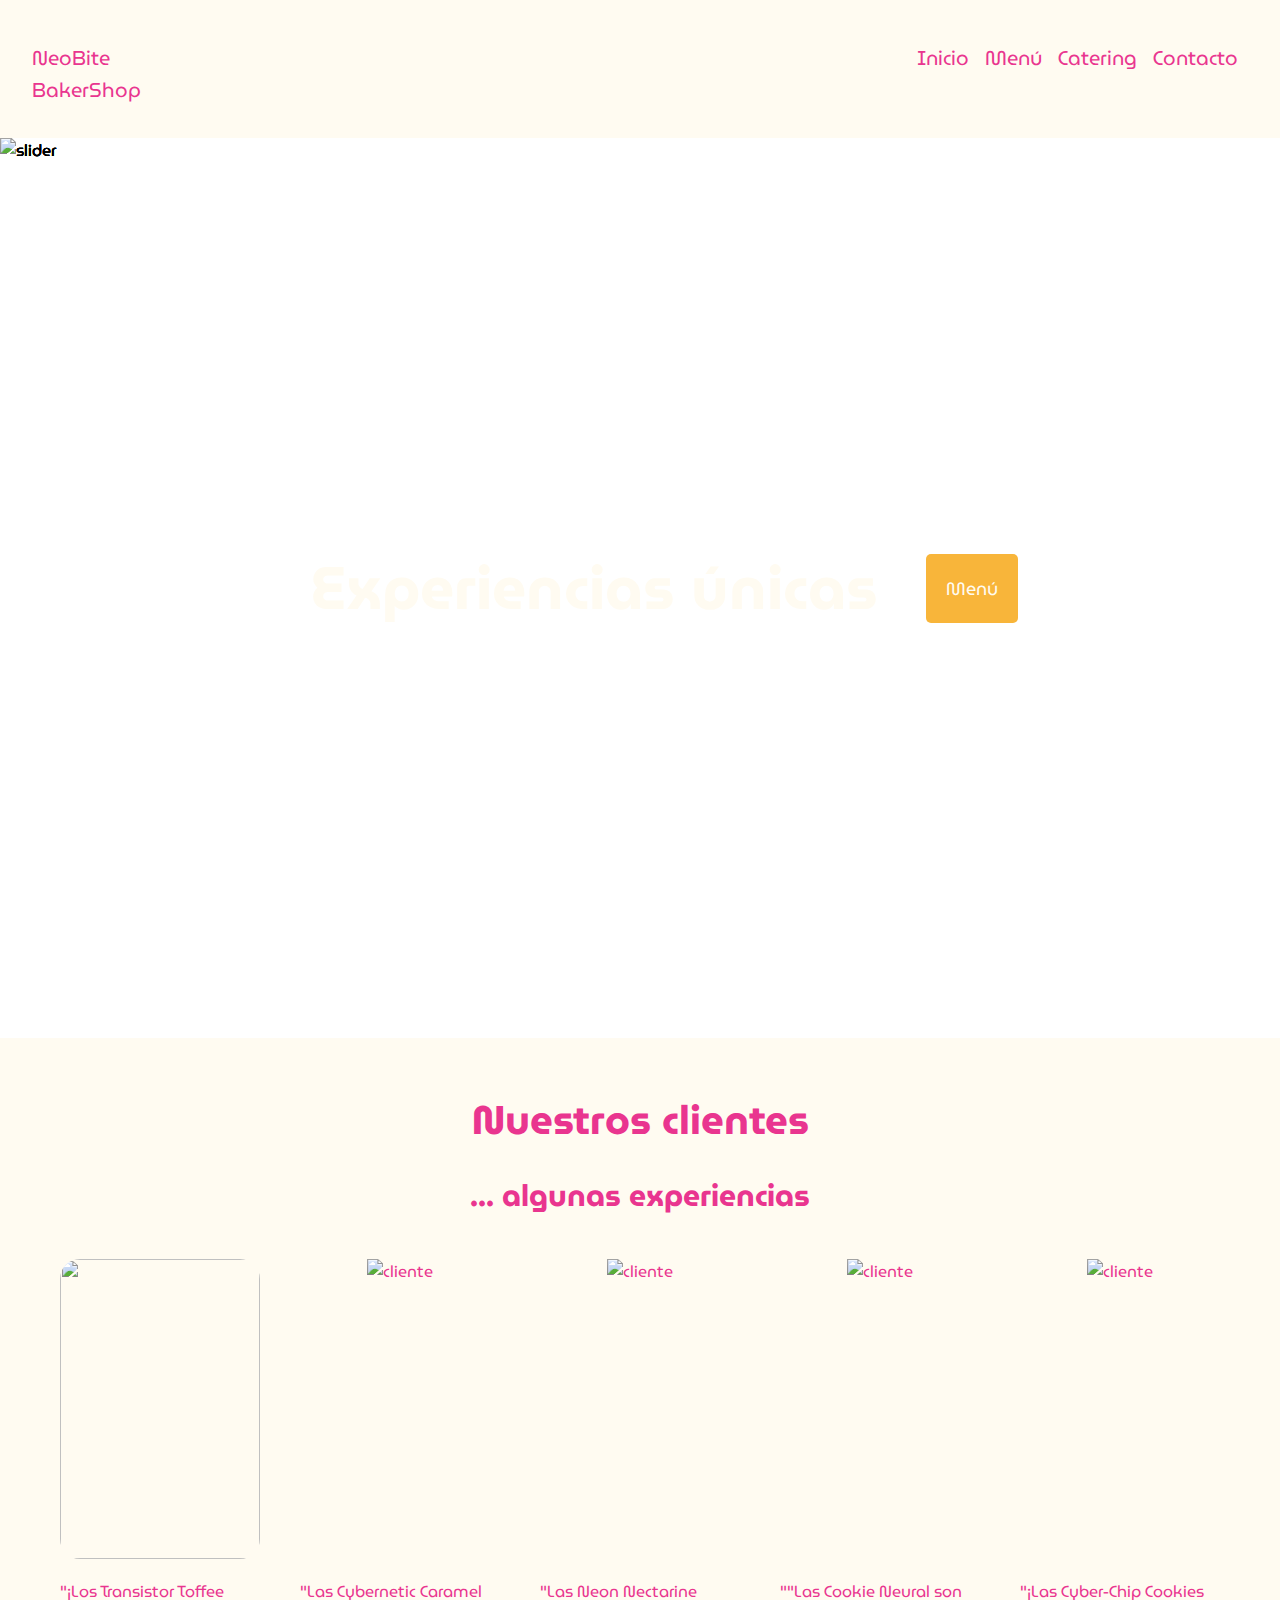
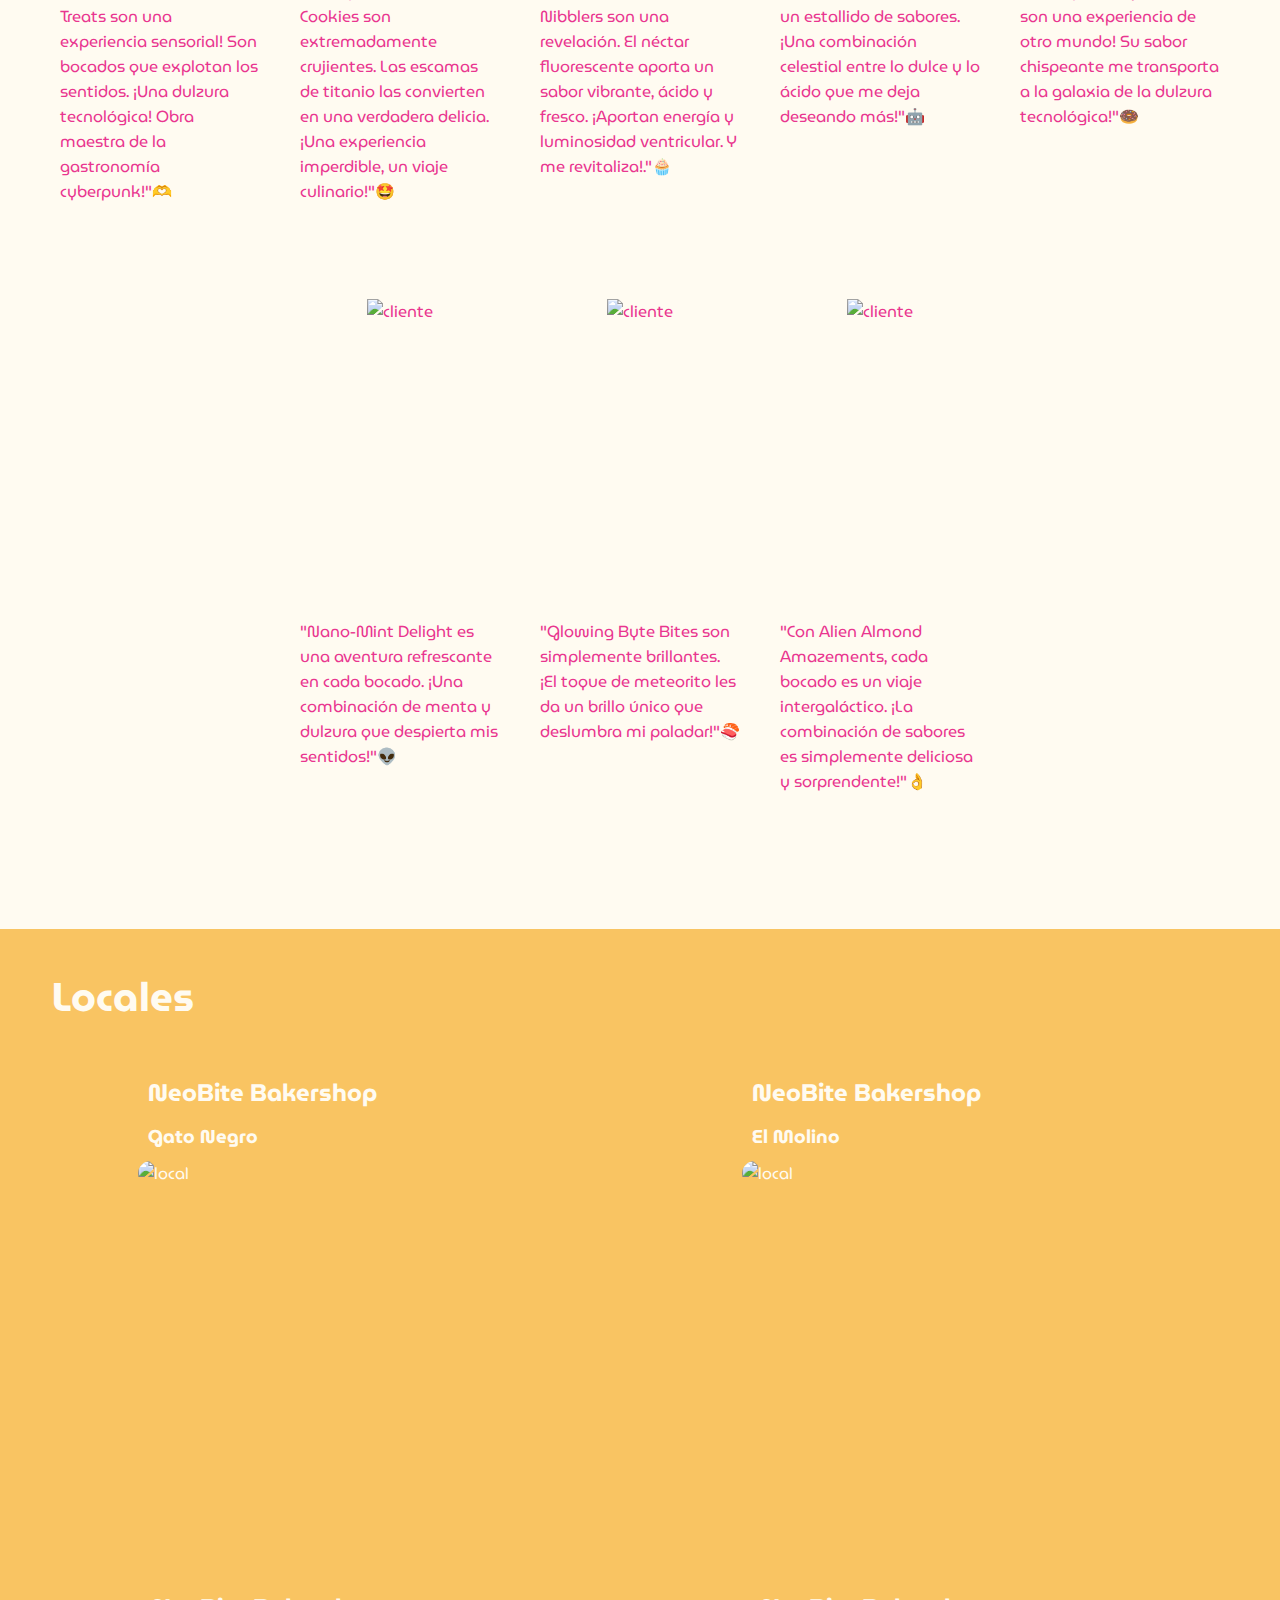
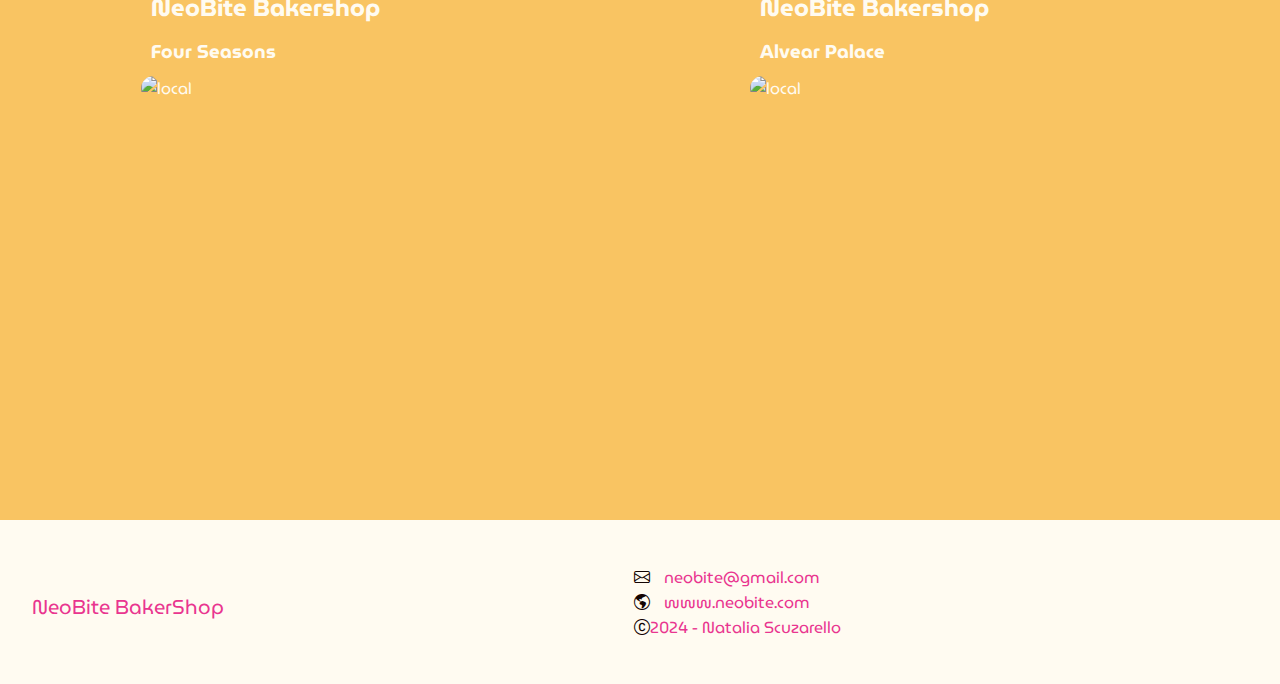
==== index.html @ fb4712eb "TPO NeoBite Fullstack Python CAC" ====
<!DOCTYPE html>
<html lang="en">
<!-- HEAD -->

<head>
    <meta charset="UTF-8">
    <meta name="viewport" content="width=device-width, initial-scale=1.0">

    <!-- boostrap icon -->
    <link rel="stylesheet" href="https://cdn.jsdelivr.net/npm/bootstrap-icons@1.11.3/font/bootstrap-icons.min.css">

    <!-- link css -->
    <link rel="stylesheet" href="/css/style.css">

    <!-- favicon -->
    <link rel="icon" href="/images/favicon.ico">

    <!-- google fonts -->
    <link rel="preconnect" href="https://fonts.googleapis.com">
    <link rel="preconnect" href="https://fonts.gstatic.com" crossorigin>
    <link href="https://fonts.googleapis.com/css2?family=MuseoModerno:ital,wght@0,100..900;1,100..900&display=swap"
        rel="stylesheet">

    <!--Titulo  -->
    <title>HOME – NEOBITE</title>
</head>
<!-- BODY -->

<body>
    <!-- HEADER -->
    <header>
        <!-- GIF -->
        <div class="container-logo-span">
            <img class="logo" src="/images/icons/AstroBite.gif" alt="" height="70"><span class="logo-span">NeoBite
                BakerShop</span>
        </div>
        <button id="abrir" class="abrir-menu"><i class="bi-list"></i></button>
        <!-- barra navegacion -->
        <nav class="nav" id="nav">
            <button id="cerrar" class="cerrar-menu"><i class="bi bi-x"></i></button>
            <ul class="nav-list">
                <li><a href="/index.html">Inicio</a></li>
                <li><a href="/templates/Menú.html">Menú</a></li>
                <li><a href="/templates/Catering.html">Catering</a></li>
                <li><a href="/templates/Contacto.html">Contacto</a></li> 
            </ul>
        </nav>
    </header>

    <!-- MAIN -->
    <main>
        <section>
            <!-- slider background -->
            <div class="container-imag-background">
                <img class="c-b-i" src="/images/footage/inicio_slider/inicio_slider1.jpg" alt="slider">
                <img class="c-b-i" src="/images/footage/inicio_slider/inicio_slider2.jpg" alt="slider">
                <img class="c-b-i" src="/images/footage/inicio_slider/inicio_slider3.jpg" alt="slider">
                <img class="c-b-i" src="/images/footage/inicio_slider/inicio_slider4.jpg" alt="slider">
                <h1 class="heading">Experiencias únicas</h1>

                <!-- Contenedor del botón "Menú" -->
                <div class="menu-button-container">
                    <a href="/templates/Menú.html" class="menu-button">Menú</a>
                </div>
            </div>
        </section>

        <!-- Nuestros Clientes -->
        <section id="nuest-clientes">
            <!-- titulo -->
            <h2 class="nuest-clientes">Nuestros clientes</h2>
            <h3 class="nuest-clientes">... algunas experiencias</h3>

            <div class="contai">

                <!-- cliente 1 -->
                <div class="cliente-item">
                    <div class="client-img">
                        <img src="/images/footage/walles/walle.jpg" alt="" class="clie-item-img">
                        <div class="clie-item-detail">
                            <p class="clie-item-detail-title">ZARO CYBER 8</p>
                            <p class="clie-item-detail-subtitle">Transistor Toffee Treats</p>
                        </div>
                    </div>
                    <div class="testimonio">
                        <p>"¡Los Transistor Toffee Treats son una experiencia sensorial! Son bocados que explotan los
                            sentidos. ¡Una dulzura tecnológica! Obra maestra de la gastronomía cyberpunk!"🫶</p>
                    </div>
                </div>

                <!-- cliente 2 -->
                <div class="cliente-item">
                    <div class="client-img">
                        <img src="/images/footage/walles/walle1.jpg" alt="cliente" class="clie-item-img">
                        <div class="clie-item-detail">
                            <p class="clie-item-detail-title">NEO BYTE</p>
                            <p class="clie-item-detail-subtitle">Cyber Caramel Cookies</p>
                        </div>
                    </div>
                    <div class="testimonio">
                        <p>"Las Cybernetic Caramel Cookies son extremadamente crujientes. Las escamas de titanio las
                            convierten en una verdadera delicia. ¡Una experiencia imperdible, un viaje culinario!"🤩</p>
                    </div>
                </div>

                <!-- cliente 3 -->
                <div class="cliente-item">
                    <div class="client-img">
                        <img src="/images/footage/walles/walle2.jpg" alt="cliente" class="clie-item-img">
                        <div class="clie-item-detail">
                            <p class="clie-item-detail-title">DATA DIVA</p>
                            <p class="clie-item-detail-subtitle">Neon Nectarine Nibbles</p>
                        </div>
                    </div>
                    <div class="testimonio">
                        <p>"Las Neon Nectarine Nibblers son una revelación. El néctar fluorescente aporta
                            un sabor vibrante, ácido y fresco. ¡Aportan energía y luminosidad ventricular. Y me
                            revitaliza!."🧁</p>
                    </div>
                </div>

                <!-- cliente 4 -->
                <div class="cliente-item">
                    <div class="client-img">
                        <img src="/images/footage/walles/walle3.jpg" alt="cliente" class="clie-item-img">
                        <div class="clie-item-detail">
                            <p class="clie-item-detail-title">AURORO</p>
                            <p class="clie-item-detail-subtitle">Neural Cookies</p>
                        </div>
                    </div>
                    <div class="testimonio">
                        <p>""Las Cookie Neural son un estallido de sabores. ¡Una combinación celestial entre lo dulce y
                            lo ácido que me deja deseando más!"🤖</p>
                    </div>
                </div>

                <!-- cliente 5 -->
                <div class="cliente-item">
                    <div class="client-img">
                        <img src="/images/footage/walles/walle4.jpg" alt="cliente" class="clie-item-img">
                        <div class="clie-item-detail">
                            <p class="clie-item-detail-title">CODE 6</p>
                            <p class="clie-item-detail-subtitle">Cyber-Chips</p>
                        </div>
                    </div>
                    <div class="testimonio">
                        <p>"¡Las Cyber-Chip Cookies son una experiencia de otro mundo! Su sabor chispeante me transporta
                            a la galaxia de la dulzura tecnológica!"🍩</p>
                    </div>
                </div>

                <!-- cliente 6 -->
                <div class="cliente-item">
                    <div class="client-img">
                        <img src="/images/footage/walles/walle5.jpg" alt="cliente" class="clie-item-img">
                        <div class="clie-item-detail">
                            <p class="clie-item-detail-title">VIRTUAL- B3</p>
                            <p class="clie-item-detail-subtitle">Nano-Mint</p>
                        </div>
                    </div>
                    <div class="testimonio">
                        <p>"Nano-Mint Delight es una aventura refrescante en cada bocado. ¡Una combinación de menta y
                            dulzura que despierta mis sentidos!"👽</p>
                    </div>
                </div>

                <!-- cliente 7 -->
                <div class="cliente-item">
                    <div class="client-img">
                        <img src="/images/footage/walles/walle6.jpg" alt="cliente" class="clie-item-img">
                        <div class="clie-item-detail">
                            <p class="clie-item-detail-title">SW33T BOT</p>
                            <p class="clie-item-detail-subtitle">Glowing Byte</p>
                        </div>
                    </div>
                    <div class="testimonio">
                        <p>"Glowing Byte Bites son simplemente brillantes. ¡El toque de meteorito les da un brillo único
                            que deslumbra mi paladar!"🍣</p>
                    </div>
                </div>

                <!-- cliente 8 -->
                <div class="cliente-item">
                    <div class="client-img">
                        <img src="/images/footage/walles/walle8.jpg" alt="cliente" class="clie-item-img">
                        <div class="clie-item-detail">
                            <p class="clie-item-detail-title">ASTRAL 21</p>
                            <p class="clie-item-detail-subtitle">Alien Almond Amazements</p>
                        </div>
                    </div>
                    <div class="testimonio">
                        <p>"Con Alien Almond Amazements, cada bocado es un viaje intergaláctico. ¡La combinación de
                            sabores es simplemente deliciosa y sorprendente!"👌</p>
                    </div>
                </div>

            </div>
        </section>

        <!-- Locales contenedor -->
        <section class="section-loc">
            <h1>Locales</h1>
            <br>
            <div class="locales-contenedor">

                <div class="mapa">
                    <h2>NeoBite Bakershop</h2>
                    <h3>Gato Negro</h3>
                    <img class="imag-mapa" src="/images/footage/locales/inicio_local1.jpg" alt="local" width="400">
                    <iframe
                        src="https://www.google.com/maps/embed?pb=!1m18!1m12!1m3!1d1138.9205217959416!2d-58.39076796826919!3d-34.604691213107294!2m3!1f0!2f0!3f0!3m2!1i1024!2i768!4f13.1!3m3!1m2!1s0x95bccac168638181%3A0xbf85da27fe23193b!2sEl%20Gato%20Negro!5e0!3m2!1ses-419!2sar!4v1714668180121!5m2!1ses-419!2sar"
                        width="400" height="300" style="border:0;" allowfullscreen="" loading="lazy"
                        referrerpolicy="no-referrer-when-downgrade"></iframe>
                </div>

                <div class="mapa">
                    <h2>NeoBite Bakershop</h2>
                    <h3>El Molino</h3>
                    <img class="imag-mapa" src="/images/footage/locales/inicio_local2.jpg" alt="local" width="400">
                    <iframe
                        src="https://www.google.com/maps/embed?pb=!1m18!1m12!1m3!1d3283.824406532705!2d-58.391522174999004!3d-34.608601467555765!2m3!1f0!2f0!3f0!3m2!1i1024!2i768!4f13.1!3m3!1m2!1s0x95bccac2e6793b45%3A0xa711705f704e61fb!2sConfiter%C3%ADa%20del%20Molino!5e0!3m2!1ses-419!2sar!4v1714668148189!5m2!1ses-419!2sar"
                        width="400" height="300" style="border:0;" allowfullscreen="" loading="lazy"
                        referrerpolicy="no-referrer-when-downgrade"></iframe>
                </div>

                <div class="mapa">
                    <h2>NeoBite Bakershop</h2>
                    <h3>Four Seasons</h3>
                    <img class="imag-mapa" src="/images/footage/locales/inicio_local3.jpg" alt="local" width="400">
                    <iframe
                        src="https://www.google.com/maps/embed?pb=!1m18!1m12!1m3!1d2249.1511530819826!2d-58.38343875054572!3d-34.59132762007467!2m3!1f0!2f0!3f0!3m2!1i1024!2i768!4f13.1!3m3!1m2!1s0x95bccab07d3aa637%3A0xaf234d55e7f8d7ef!2sFour%20Seasons%20Hotel%20Buenos%20Aires!5e0!3m2!1ses-419!2sar!4v1714746678716!5m2!1ses-419!2sar"
                        width="400" height="300" style="border:0;" allowfullscreen="" loading="lazy"
                        referrerpolicy="no-referrer-when-downgrade"></iframe>
                </div>

                <div class="mapa">
                    <h2>NeoBite Bakershop</h2>
                    <h3>Alvear Palace</h3>
                    <img class="imag-mapa" src="/images/footage/locales/inicio_local4.jpg" alt="local" width="400">
                    <iframe
                        src="https://www.google.com/maps/embed?pb=!1m18!1m12!1m3!1d6485.377399886222!2d-58.39548705922214!3d-34.589481272029985!2m3!1f0!2f0!3f0!3m2!1i1024!2i768!4f13.1!3m3!1m2!1s0x95bccaa37c9450ad%3A0x9cdf7e292ed4c101!2sAlvear%20Palace%20Hotel!5e0!3m2!1ses-419!2sar!4v1714746405545!5m2!1ses-419!2sar"
                        width="400" height="300" style="border:0;" allowfullscreen="" loading="lazy"
                        referrerpolicy="no-referrer-when-downgrade"></iframe>
                </div>
            </div>
        </section>
    </main>
    <!-- Footer -->
    <footer>
        <div class="container-logo-span-footer">
            <img class="logo-footer" src="/images/icons/AstroBite.gif" alt="" height="70"><span class="logo-span-footer">NeoBite BakerShop</span>
            <div class="contacto">
                <ul>
                    <li><i class="bi bi-envelope"></i>
                        <a href="mailto:neobite@gmail.com">neobite@gmail.com</a></li>
                    <li><i class="bi bi-globe-americas"></i>
                        <a href="">www.neobite.com</a></li>
                    <li><i class="bi bi-c-circle"></i><span>2024 - Natalia Scuzarello</span></li>                
                </ul>
            </div>
        </div>
    </footer>
    <script src="/js/main.js"></script>
</body>
</html>
---- css/style.css ----
:root {
    --primary-color: #F8B53A;
    --secondary-color: #E9358F;
    --third-color: #35E9E9;
    --forth-color: #94D1DB;
    --fiveth-color: #F9C8D3;
    --bg-color: #FFFBF1;
    --bg-color-yellow: #F9C462;
    --bg-black-color: #130402;
}

* {
    margin: 0px;
    padding: 0px;
    box-sizing: border-box;
    font-family: "MuseoModerno", sans-serif;
}


/* Scrollbar */
::-webkit-scrollbar {
    width: 18px;
}

::-webkit-scrollbar-thumb {
    background-color: var(--secondary-color);
    border-radius: 5px;
}

::-webkit-scrollbar-track {
    background-color: #FFFBF1;
}


/* Queries */

@media screen and (min-width:1024) {
    h2 {
        font-size: 4vw;
    }

    h3 {
        font-size: 3vw;
    }

}

@media screen and (min-width: 768px) and (max-width: 1023px) {
    h2 {
        font-size: 4vw;
    }

    h3 {
        font-size: 3vw;
    }
}


@media screen and (max-width: 767px) {
    h2 {
        font-size: 4vw;
    }

    h3 {
        font-size: 3vw;
    }
}


/* Logo nav */
header {
    display: flex;
    align-items: flex-start;
    justify-content: space-between;
    padding: 2rem;
    background-color: var(--bg-color);
    position: relative;
}

.container-logo-span {
    display: flex;
    justify-content: space-between;
    align-items: center;
    color: var(--secondary-color);
    justify-content: left;
}

.logo {
    max-width: 5rem;
    align-items: flex-start;
}

.logo-span {
    font-size: 20px;
    font-weight: 500px;
    margin-top: 10px;
}

.bi-list {
    font-size: 2.25rem;
}

.bi-x {
    font-size: 2.25rem;
    padding-right: 40px;
}

/* el problema esta aca */
.nav {
    /* position: absolute; */
    top: 100%;
    left: 0;
    width: 100%;
    padding: 10px;
    box-sizing: border-box;
    /* display: none; */
    height: 100%;
}

.nav-list {
    display: flex;
    justify-content: flex-end;
    list-style-type: none;
    gap: 1rem;
}

.nav-list li a {
    text-decoration: none;
    color: var(--secondary-color);
    font-size: 20px;
    text-align: right;
}

/* otra idea maravillosa que no funcionó pero
quedé bien igual (digamos) */

nav-list li a:visited{
    color: var(--bg-color);
}
.nav-list li a:hover{
    color: var(--third-color);
}

nav-list li a.active {
    color: var(--fiveth-color);

}

.abrir-menu,
.cerrar-menu {
    display: none;
}

.abrir-menu,
.cerrar-menu {
    border: 0;
    font-size: 1.25 rem;
    background-color: var(--bg-color);
    cursor: pointer;
}

@media screen and (max-width: 600px) {

    .abrir-menu,
    .cerrar-menu {
        display: block;
        border: 0;
        font-size: 1.25rem;
        background-color: transparent;
        cursor: pointer;
    }

    .abrir-menu {
        color: var(--primary-color);
        background-color: var(--bg-color);
    }

    .cerrar-menu {
        color: var(--secondary-color);
    }

    .nav {
        opacity: 0;
        visibility: hidden;
        display: flex;
        flex-direction: row;
        align-items: center;
        gap: 1rem;
        position: absolute;
        top: 0;
        right: 0;
        background-color: var(--primary-color);
        padding: 2rem;
        box-shadow: 0 0 0 100vmax rgba(0, 0, 0, 0.05);
    }

    .nav.visible {
        opacity: 1;
        visibility: visible;
    }

    .nav-list {
        display: flex;
        justify-content: flex-end;
        list-style-type: none;
        flex-direction: row;
        align-items: center;
        /* align-items: end; */
        gap: 1rem;

    }

    .nav-list li a {
        text-decoration: none;
        color: var(--secondary-color);
    }
}

/* Slider background  */
.container-imag-background {
    height: 100vh;
    width: 100%;
    position: relative;
    display: flex;
    justify-content: center;
    align-items: center;
}

@keyframes fade {
    0% {
        opacity: 1;
    }

    25% {
        opacity: 0;
    }

    50% {
        opacity: 0;
    }

    75% {
        opacity: 0;
    }

    100% {
        opacity: 1;
    }
}

/* clase de la imagen del background slider */
.c-b-i {
    width: 100%;
    height: 100%;
    object-fit: cover;
    -o-object-fit: cover;
    position: absolute;
    /* top:0; */
    left: 0;
    animation: fade 12s ease-in-out infinite alternate;
}

img:nth-of-type(1) {
    animation-delay: 0s;
}

img:nth-of-type(2) {
    animation-delay: 3s
}

img:nth-of-type(3) {
    animation-delay: 6s;
}

img:nth-of-type(4) {
    animation-delay: 9s;
}


@keyframes changeColor {
    0% {
        color: var(--primary-color)
    }

    20% {
        color: var(--bg-color);
    }

    40% {
        color: var(--forth-color);
    }

    60% {
        color: var(--fiveth-color);
    }

    80% {
        color: var(--bg-color);
    }

    100% {
        color: var(--third-color);
    }
}

.heading {
    font-size: 60px;
    color: var(--bg-color);
    position: relative;
    padding: 3rem;
    z-index: 100;
    animation: changeColor 12s infinite;
}


.menu-button-container {
    display: flex;
    justify-content: center;
    gap: 2rem;
}

.menu-button {
    background-color: #F8B53A;
    color: var(--bg-color);
    padding: 20px 20px;
    font-size: 18px;
    border: none;
    border-radius: 5px;
    cursor: pointer;
    z-index: 300;
}

.menu-button-container a {
    text-decoration: none;
}

/* boton descargar */

.menu-button-descargar {
    display: flex;
    justify-content: center;
    align-items: center;
    background-color: #F8B53A;
    color: var(--bg-color);
    padding: 20px 20px;
    font-size: 18px;
    border: none;
    border-radius: 5px;
    cursor: pointer;
    max-width: 200px;
    z-index: 300;
    margin: auto;
}

h1 {
    transform: scale(1);
    transition: transform 0.3s ease;
}

/* todo muy lindo pero no logré q se desplace hacia la derecha */
h1:hover {
    transform: scaleX(1.1); 
}


/* mapas locales  */

.section-loc {
    background-color: var(--bg-color-yellow);
    padding: 36px;
    color: var(--bg-color);
}

.section-loc h1 {
    font-size: 40px;
    margin-left: 1rem;
}

.locales-contenedor {
    display: flex;
    /* justify-content: center; */
    justify-content: space-around;
    flex-wrap: wrap;
    align-items: flex-start;

}

.locales-contenedor h2,
h3 {
    margin: 10px;
}

.mapa {
    width: 400px;
    margin: 10px 10px;
    margin-bottom: 20px;
}

.mapa:last-child {
    margin-right: 0;
    border-radius: 20px;
}

.mapa iframe {
    width: 100%;
    border-radius: 20px;

}

.imag-mapa {
    margin-bottom: 14%;
    border-radius: 20px;
}

@media only screen and (max-width: 600px) {
    .locales-contenedor {
        flex-direction: column;
        align-items: center;
    }
}

h3 {
    font-family: "MuseoModerno", sans-serif;
}

/* Footer */
footer {
    display: flex;
    align-items: flex-start;
    justify-content: space-between;
    padding: 2rem;
    gap: 2rem;
    background-color: var(--bg-color);
    position: relative;
    overflow: auto;
}

.container-logo-span-footer {
    display: flex;
    justify-content: space-between;
    align-items: center;
    color: var(--secondary-color);
    min-height: 100px;
    width: 100%;

}

.logo-footer {
    max-width: 5rem;
}

.logo-span-footer {
    font-size: 20px;
    font-weight: 500px;
    margin-top: 10px;
}


.contacto {
    margin: auto;
    display: flex;
    text-decoration: none;
    align-items: center;
    /* justify-content: end;*/
}

.contacto ul {
    list-style: none;
    margin-left: 2px;
    align-items: end;
}

.contacto a {
    color: var(--secondary-color);
    padding: 10px;
    text-decoration: none;
    justify-content: end;
}

.bi-envelope,
.bi-globe-americas,
.bi-c-circle {
    color: var(--bg-black-color);
    font-weight: 400;
}


/* formulario contacto */

#datos {
    display: flex;
    flex-wrap: wrap;
    padding: 2rem;
    align-items: center;
}

#datos .form-control {
    display: flex;
    align-items: center;
    margin-right: 10px;
    margin-bottom: 20px;
}

#datos .form-control label {
    margin-right: 15px;
    width: 200px;
    text-align: right;
}

#datos .form-control input,
#datos .form-control select {
    flex: 1;
    padding: 4px;
    color: var(--secondary-color);
}

#datos .form-control input[type="date"] {
    color: var(--secondary-color);
    width: 183px;
}

#datos .form-control select {
    flex: 1;
    padding: 4px;
}

#datos input::placeholder {
    color: var(--secondary-color);
    padding-left: 5px;
}

#prefe-contacto select {
    flex: 1;
    margin: 0;
}

#form-wrapper {
    background-color: var(--bg-color);
    padding: 2rem;
}

#form-wrapper h3 {
    color: var(--secondary-color);
    text-align: center;
    font-size: 40px;
}


#form-wrapper h4 {
    color: var(--primary-color);
    font-weight: 500;
    font-size: 35px;
    text-align: center;
}

.form-control {
    color: var(--secondary-color);
    font-weight: 400;
}


#mensaje {
    color: var(--secondary-color);
}

.form-control-textarea-container{
    display: flex;
    flex-direction: column;
    color: var(--secondary-color);
    background-color: var(--bg-color);
    align-items: center;      
}

.form-control textarea::placeholder {
    color: var(--secondary-color);
    padding-left: 5px;
    margin-top: 10px;
}

.form-control-boton-enviar [type=submit] {
    background-color: var(--primary-color);
    color: var(--bg-color);
    padding: 10px 10px;
    border: none;
    border-radius: 5px;
    cursor: pointer;
    font-weight: 500;
    font-size: 16px;
}

.boton-enviar {
    margin-left: 10px;
    color: var(--secondary-color);
    padding-bottom: 70px;
}

textarea::placeholder {
    color: var(--secondary-color);
    padding-left: 4px;
}


.emoticon h4 {
    background-color: var(--bg-color);
    color: var(--secondary-color);
    text-align: center;
    font-size: 20px;        
}

.emoticon h4::after {
    content: '👇'; 
}

.formulario-section {
    display: flex;
    width: 100%;
    max-width: 600px;
    justify-content: center;
    align-items: center;
    background-color: var(--bg-color);
    color: var(--secondary-color);
}

/* esto del gracias x contactarnos despues de enviar el form no funciona  */
.oculto{
    display: none;
}

/* Catering */

.catering-container {
    background-color: var(--bg-color);
    padding: 50px;
    display: flex;
    justify-content: space-around;
    max-height: calc(100%-400px);
    height: 100%;
    gap: 3rem;
}

.catering-presupuesto {
    flex: 1;
    text-align: left;
    padding: 3rem;
    margin-bottom: 10px;
    padding-top: 10px;
    padding-bottom: 10px;
    max-height: calc(100%-400px);
    height: 100%;
}

.catering-image {
    flex: 1;
}

.catering-presupuesto h3 {
    color: var(--secondary-color);
    font-size: 30px;
    text-align: center;
    padding-top: 10px;
    padding-bottom: 10px;
}

.catering-presupuesto h4 {
    color: var(--primary-color);
    font-size: 20px;
    text-align: center;
    padding-top: 10px;
    padding-bottom: 60px;
}

.catering-presupuesto a {
    color: var(--bg-color);
    text-decoration: none;
    font-size: 18px;
    text-align: center;
    padding-top: 10px;
    margin-top: 20px;
}

/* Menú */

#menu-dulce {
    display: flex;
    justify-content: center;
    flex-wrap: wrap;
    background-color: var(--bg-color-yellow);
    padding-top: 60px;
    padding-bottom: 60px;
}

.torta {
    text-align: left;
    margin: 20px;
    max-width: 200px;
}

.imagenes-menu {
    max-width: 100%;
}

.titulo-torta,
.descrip-torta {
    margin-top: 10px;
    margin-left: 10px;
    color: #FFFBF1;
}

.tarta {
    text-align: left;
    margin: 20px;
    max-width: 200px;
}

.imagen-contenedor {
    width: fit-content;
}

.imagen-contenedor img {
    transition: transform 0.3s ease;
}

.imagen-contenedor:hover img {
    transform: scale(1.2);
    cursor: pointer;
}


/* CLIENTES */
#nuest-clientes {
    text-align: center;
    background-color: var(--bg-color);
    padding: 10px;
}

#nuest-clientes h2 {
    margin-top: 40px;
    font-size: 40px;
    text-align: center;
    gap: 2rem;
    color: var(--secondary-color);
}

#nuest-clientes h3 {
    font-size: 30px;
    text-align: center;
    padding: 10px;
    color: var(--secondary-color);
    margin-bottom: 10px;
}

#nuest-clientes h2:hover,
h3:hover {
    transform: scale(1.4);
    cursor: pointer;
}

.contai {
    display: flex;
    justify-content: center;
    flex-wrap: wrap;
    color: var(--secondary-color);
}


.client-img {
    border-radius: 20px;
    overflow: hidden;
    position: relative;
    /* display: inline-block; */
    width: 200px;
    height: 300px;
    margin: 20px;
    cursor: pointer;
    transition: all 450ms;
    -webkit-transform-origin: center left;
    transform-origin: center left;
}

.clie-item-img {
    width: 200px;
    height: 300px;
    object-fit: cover;
}

.client-img:hover::before {
    content: "";
    position: absolute;
    top: 0;
    left: 0;
    width: 100%;
    height: 100%;
    background-color: rgba(238, 213, 70, 0.3);
    transition: opacity 0.3s ease;
}

.clie-item-detail {
    position: absolute;
    bottom: 0;
    left: 0;
    width: 100%;
    padding: 20px;
    color: var(--bg-color);
    text-align: center;
    opacity: 0;
    transition: bottom 0.3s ease;
    opacity: 0;
}



.client-img:hover .clie-item-detail {
    bottom: 0;
    opacity: 1;
}

.testimonio p {
    flex: 1;
    width: 200px;
    height: 300px;
    margin-top: 20px;
    margin-left: 20px;
    text-align: left;
}

.clie-item-detail-title p {
    font-size: 18px;
}

.clie-item-detail-title::after {
    font-size: 18px;
    content: '😊';
}

/* ------UNA IDEA MUY LINDA PERO QUE NO FUNCIONO---- */

/* .clie-item-detail-title::after {
    font-size: 18px;
    content: var(--emoticon);
}

:root {
    --emoticon-list: '😊', '😋', '😍', '😎', '🥳', '😄'; 
    --random-index: calc(random() * 6); 
    --emoticon: var(--emoticon-list) var(--random-index); 
} */

.clie-item-detail-title-subtitle p {
    font-size: 10px;
    font-weight: 300;
}

.clie-item-detail-subtitle::after {
    content: '❤️❤️';
}
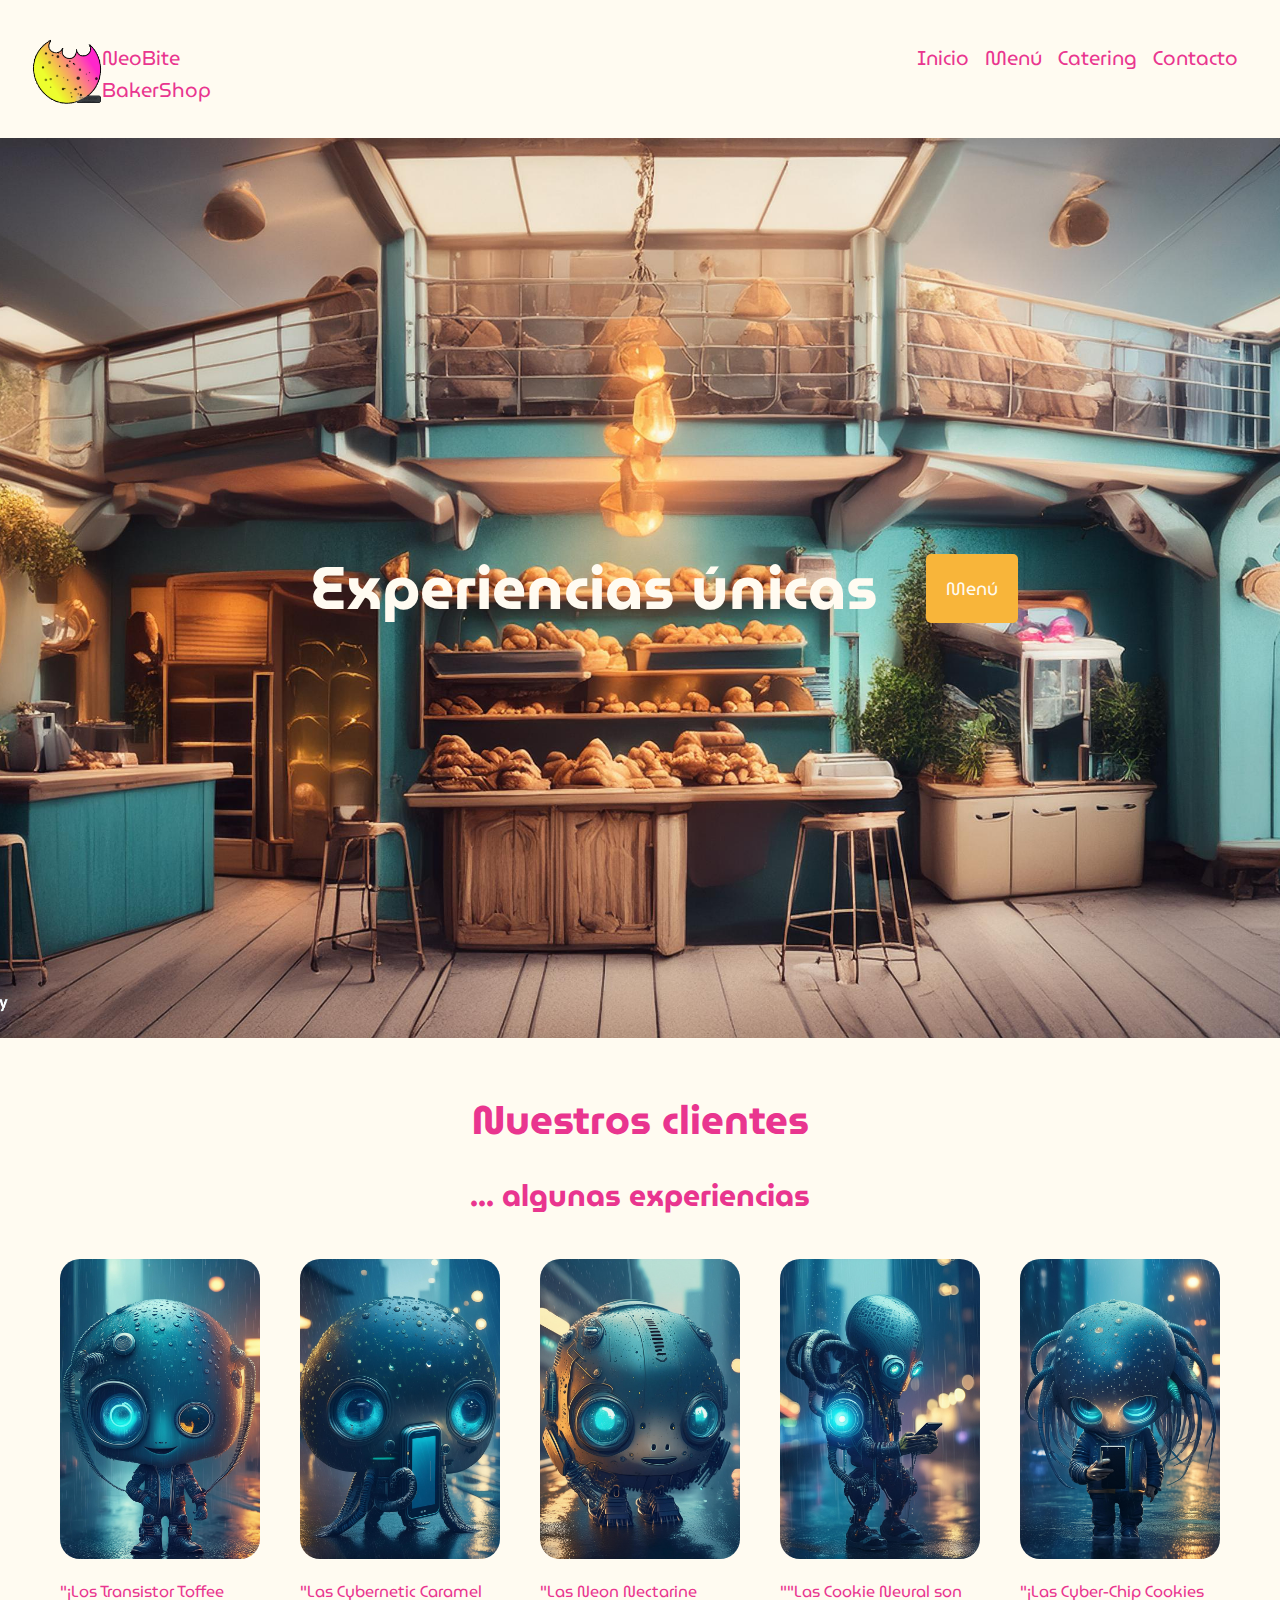
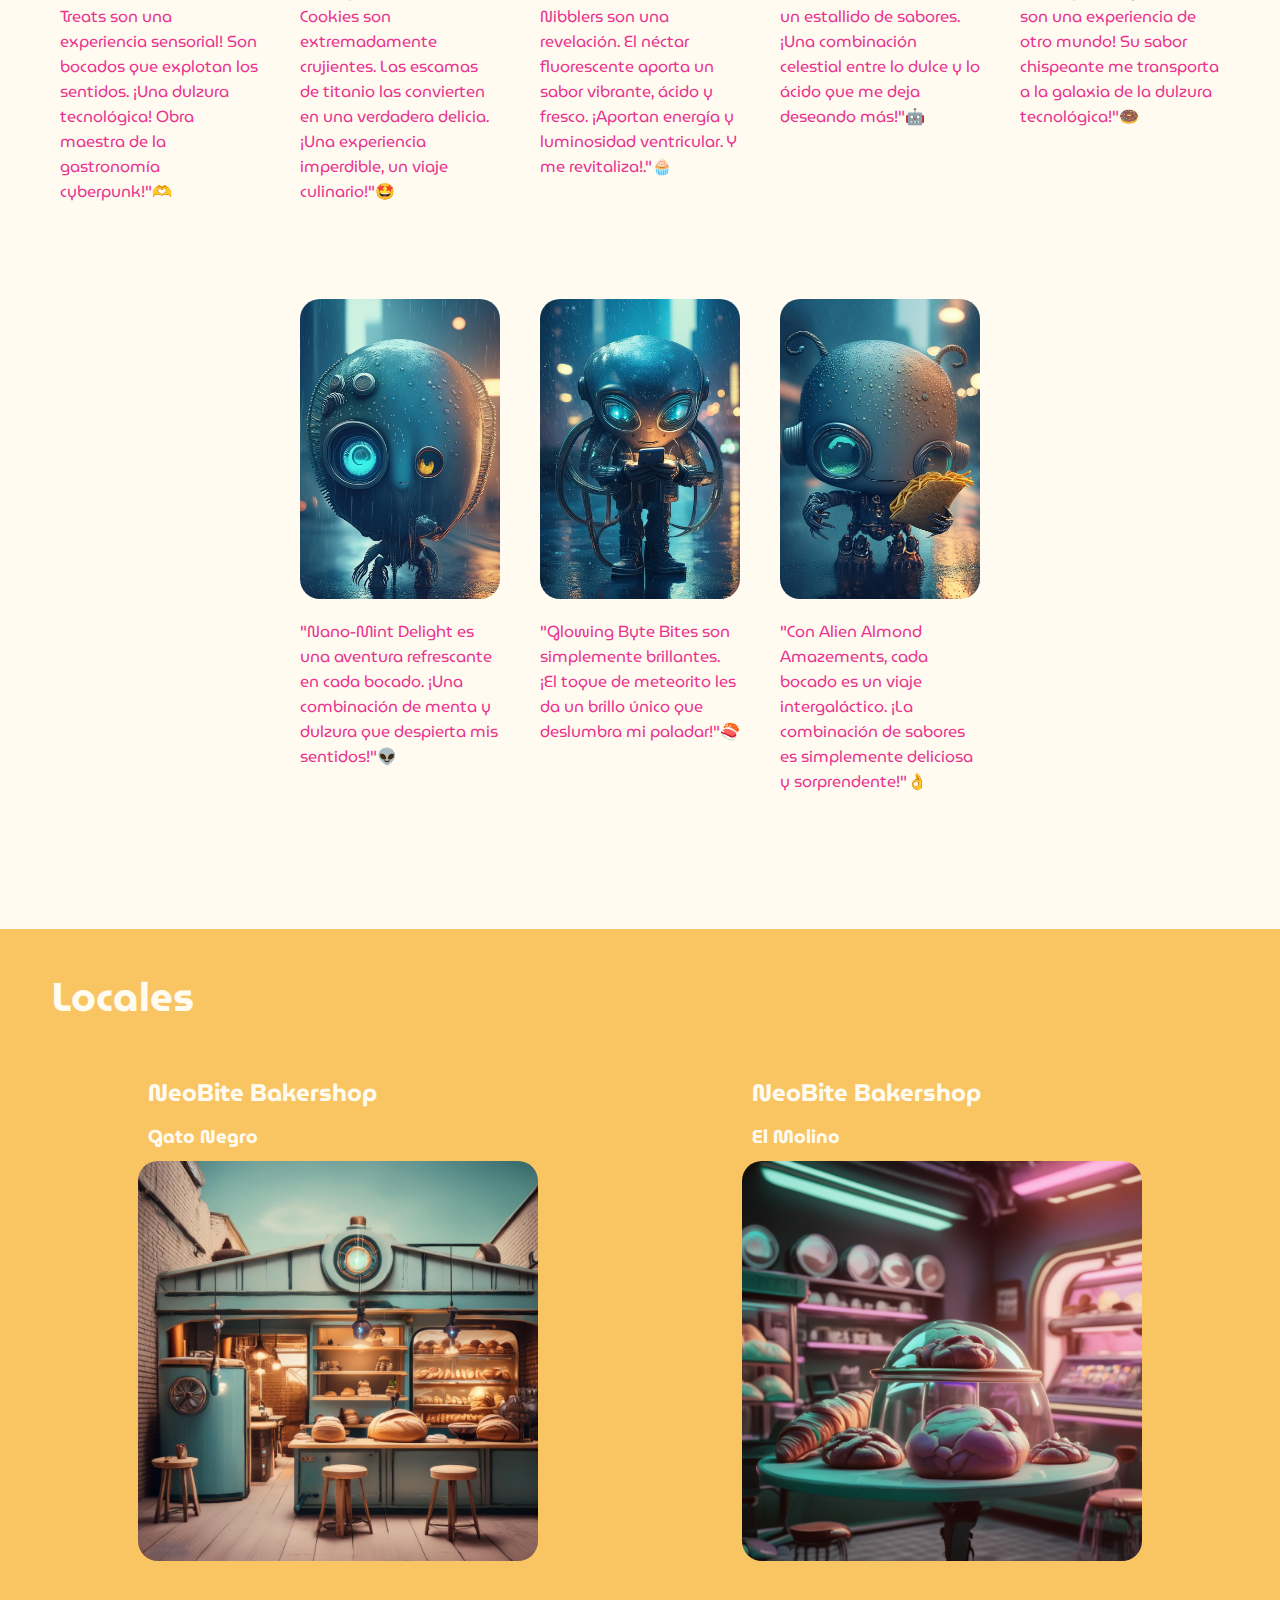
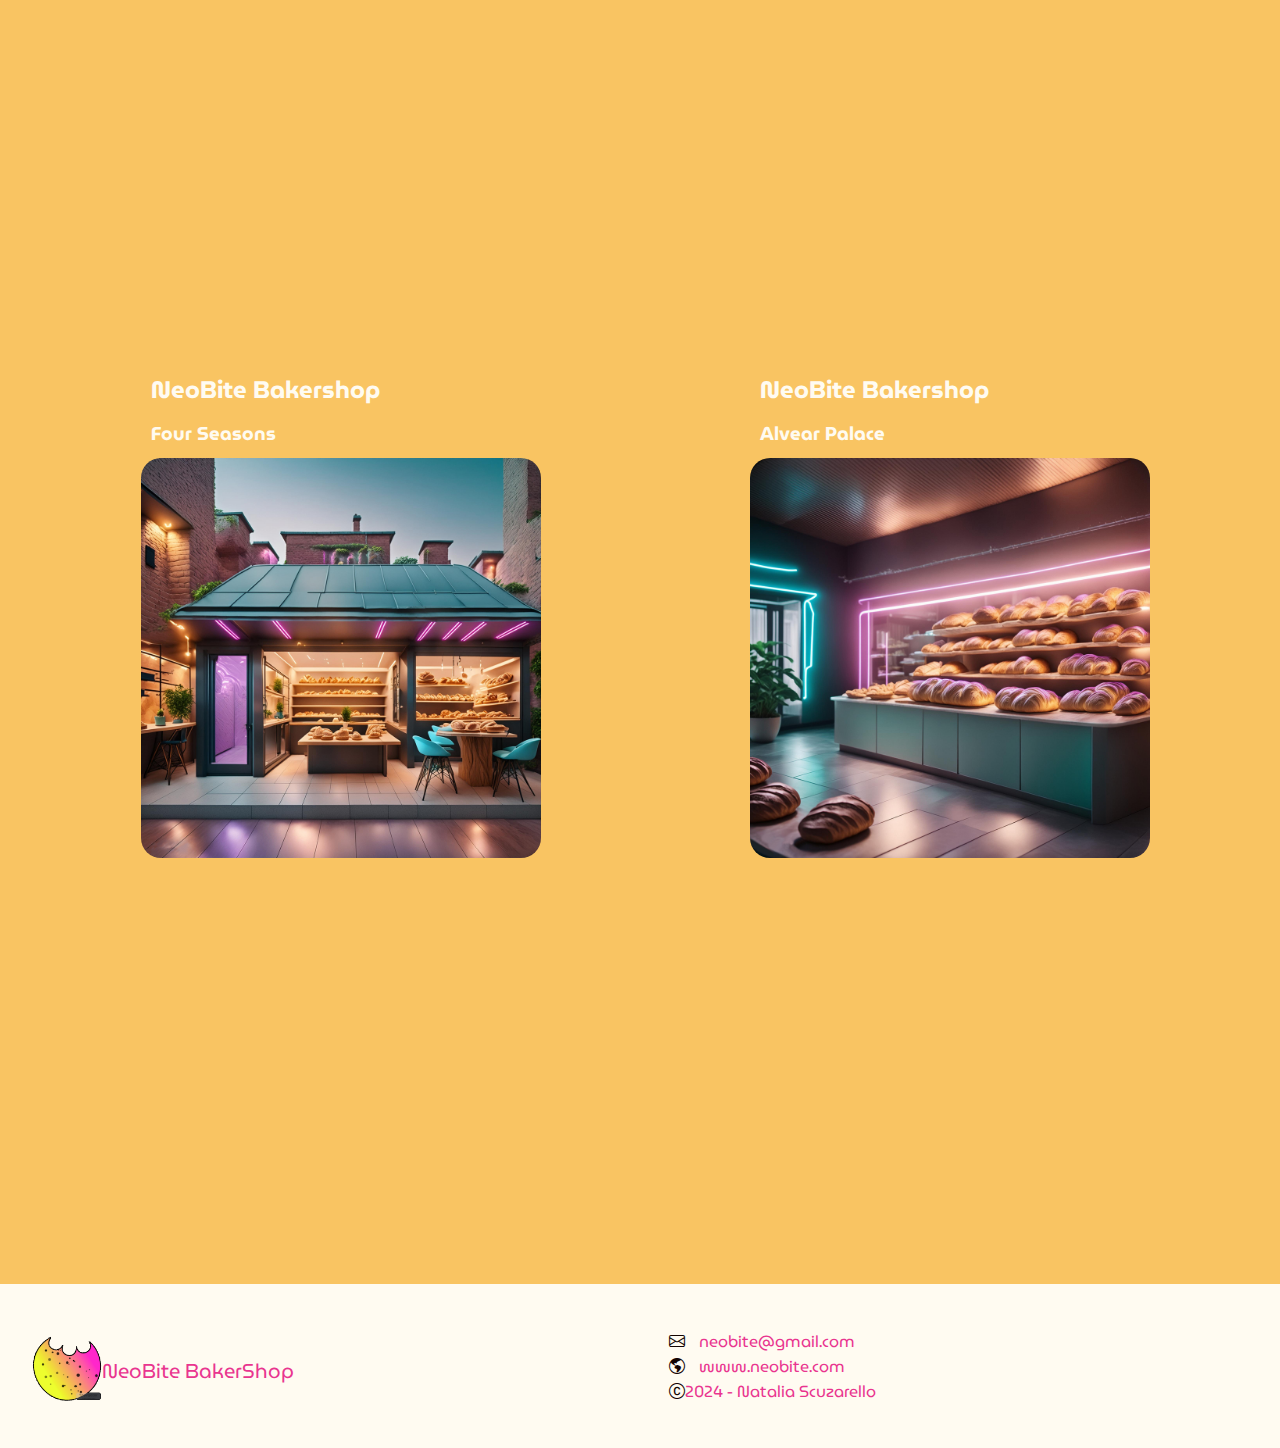
==== commit b727ac4e: "subida de correcciones" ====
--- a/index.html
+++ b/index.html
@@ -13,7 +13,7 @@
     <link rel="stylesheet" href="/css/style.css">
 
     <!-- favicon -->
-    <link rel="icon" href="/images/favicon.ico">
+    <link rel="icon" href="/favicon.ico">
 
     <!-- google fonts -->
     <link rel="preconnect" href="https://fonts.googleapis.com">
@@ -40,9 +40,9 @@
             <button id="cerrar" class="cerrar-menu"><i class="bi bi-x"></i></button>
             <ul class="nav-list">
                 <li><a href="/index.html">Inicio</a></li>
-                <li><a href="/templates/Menú.html">Menú</a></li>
-                <li><a href="/templates/Catering.html">Catering</a></li>
-                <li><a href="/templates/Contacto.html">Contacto</a></li> 
+                <li><a href="/templates/menu.html">Menú</a></li>
+                <li><a href="/templates/catering.html">Catering</a></li>
+                <li><a href="/templates/contacto.html">Contacto</a></li> 
             </ul>
         </nav>
     </header>
@@ -60,7 +60,7 @@
 
                 <!-- Contenedor del botón "Menú" -->
                 <div class="menu-button-container">
-                    <a href="/templates/Menú.html" class="menu-button">Menú</a>
+                    <a href="/templates/menu.html" class="menu-button">Menú</a>
                 </div>
             </div>
         </section>
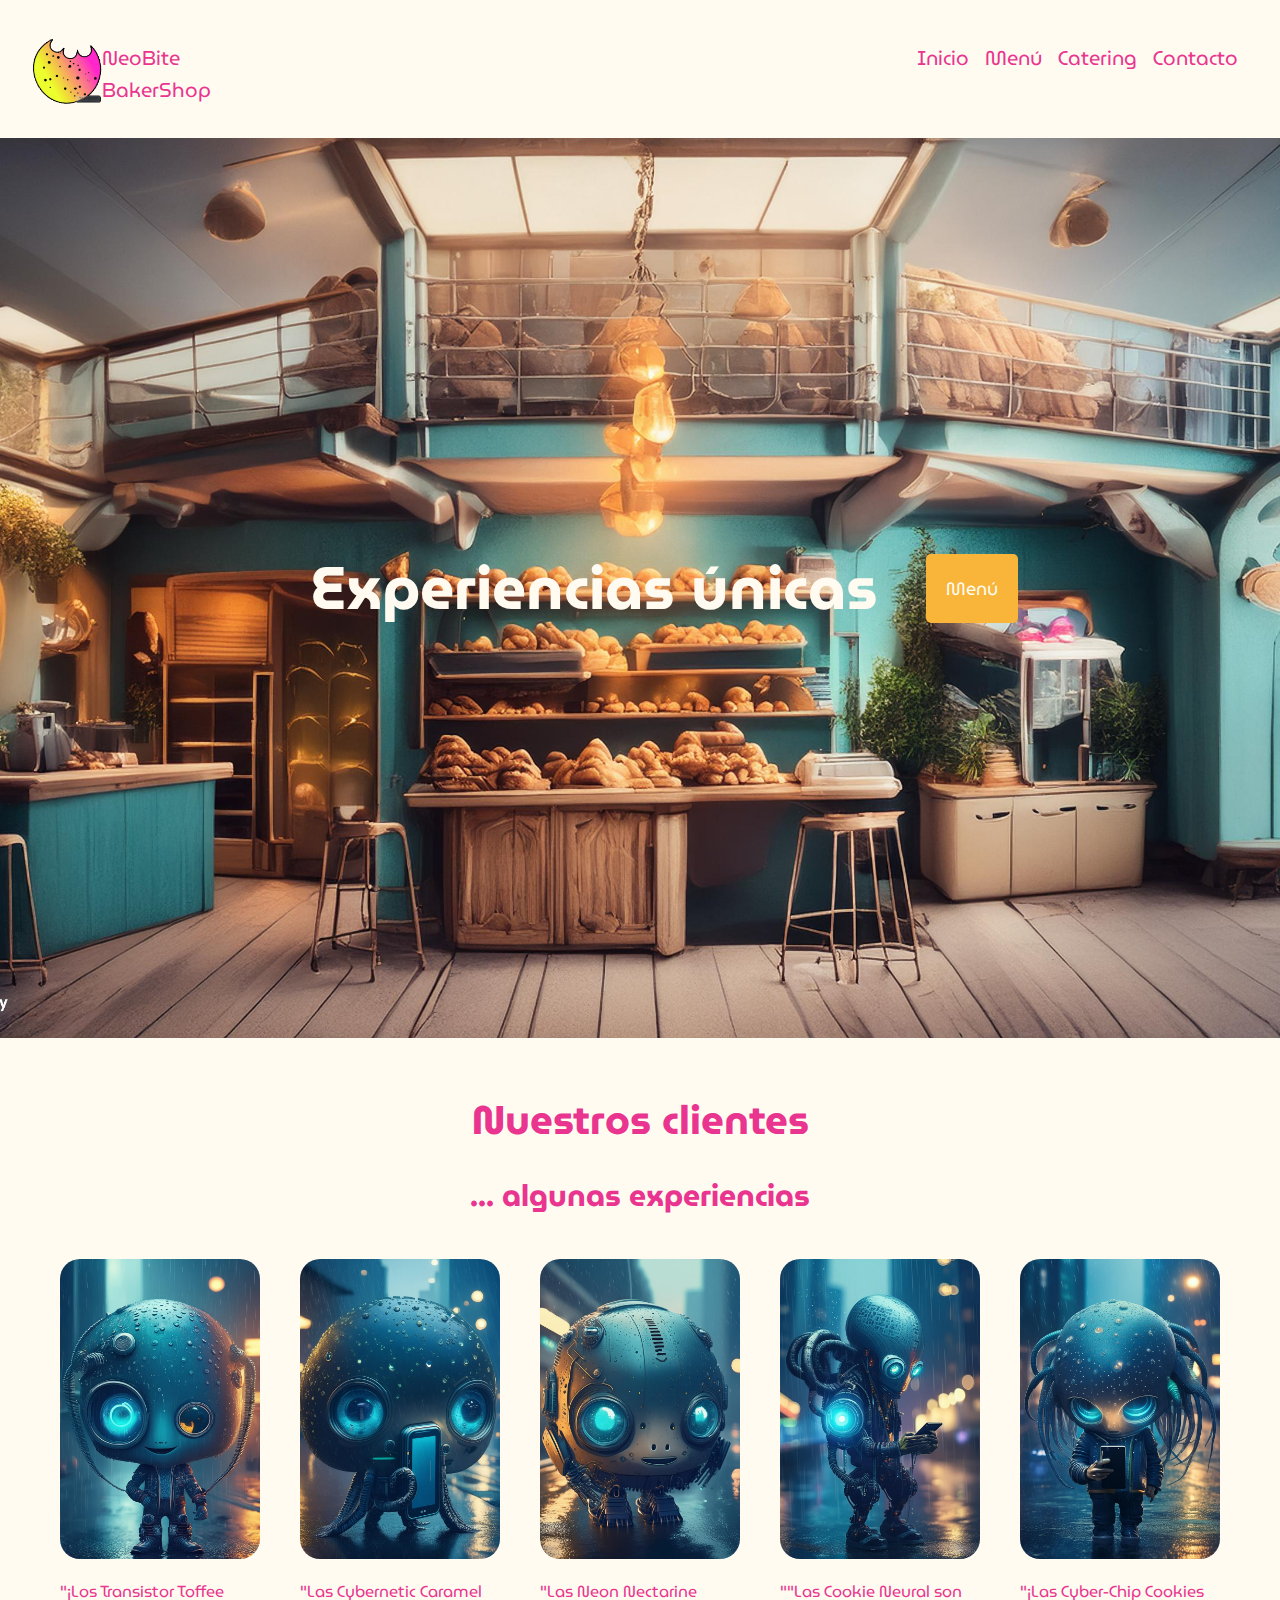
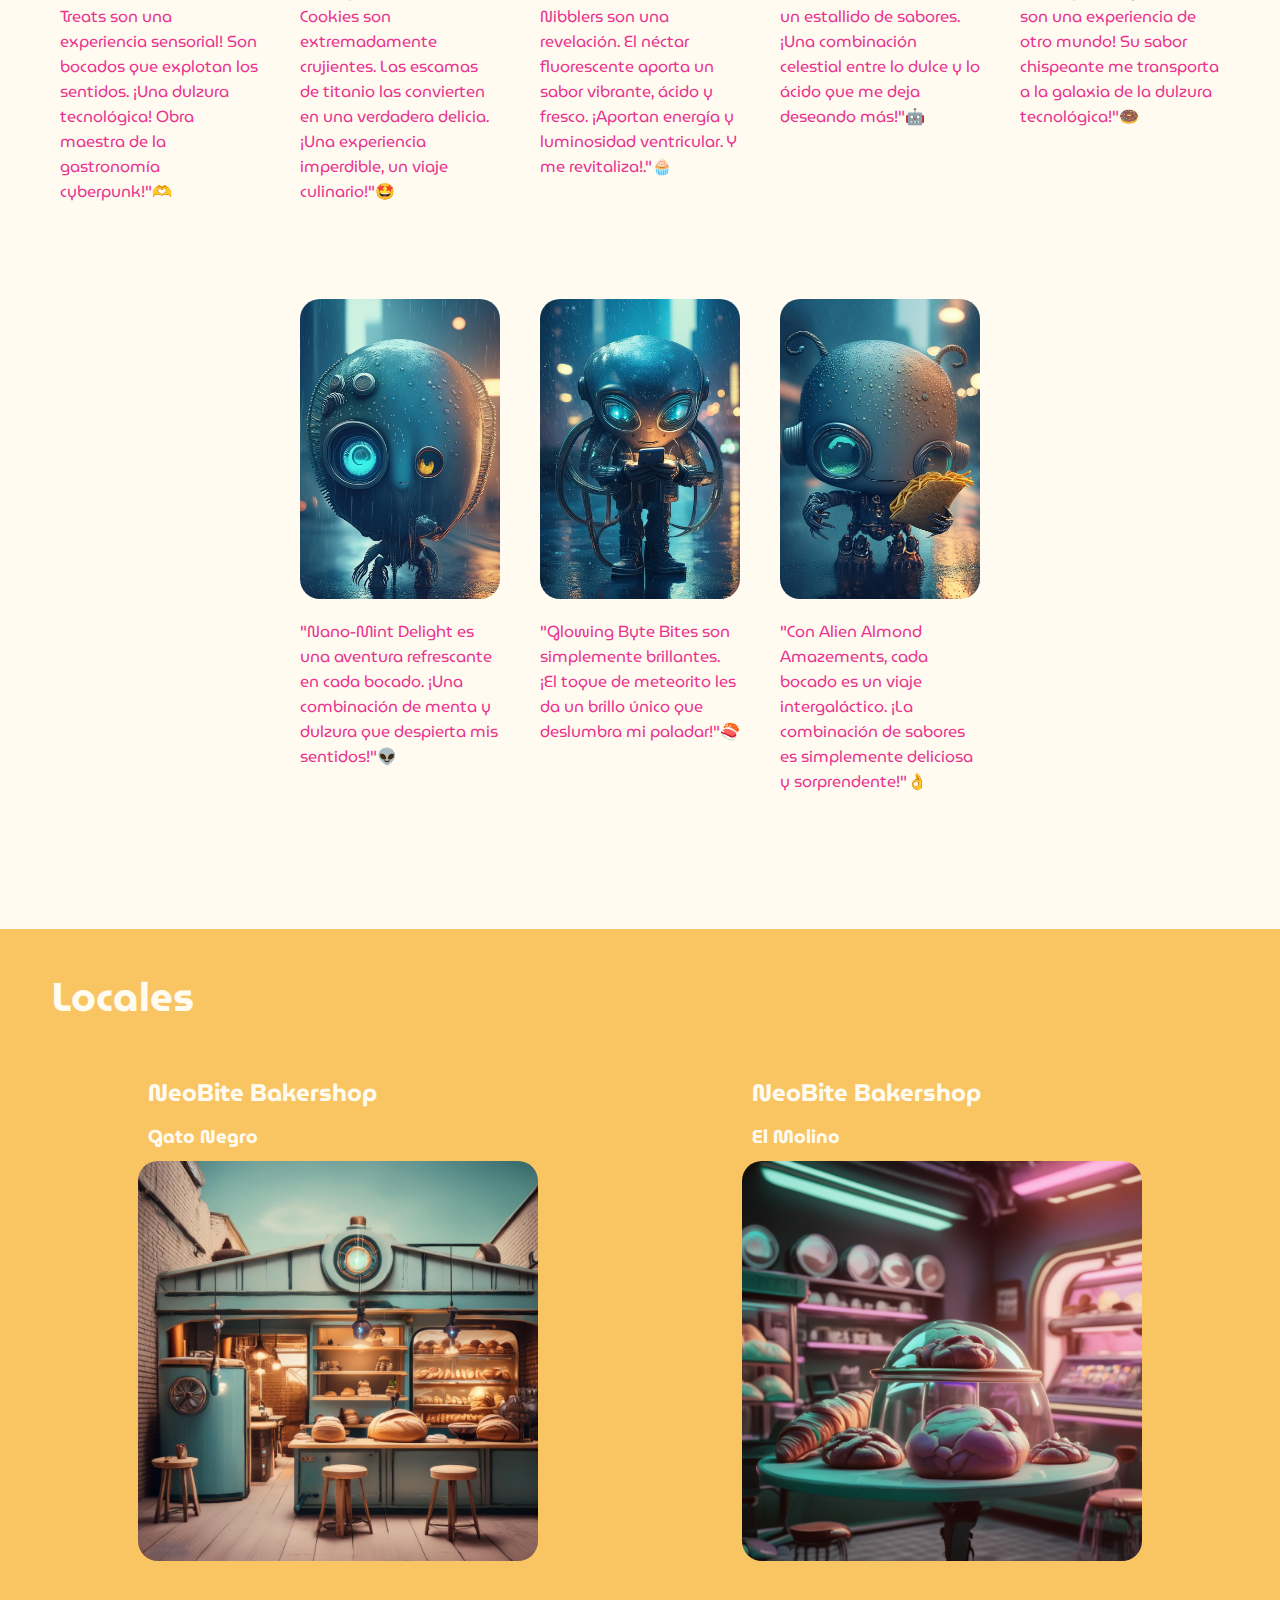
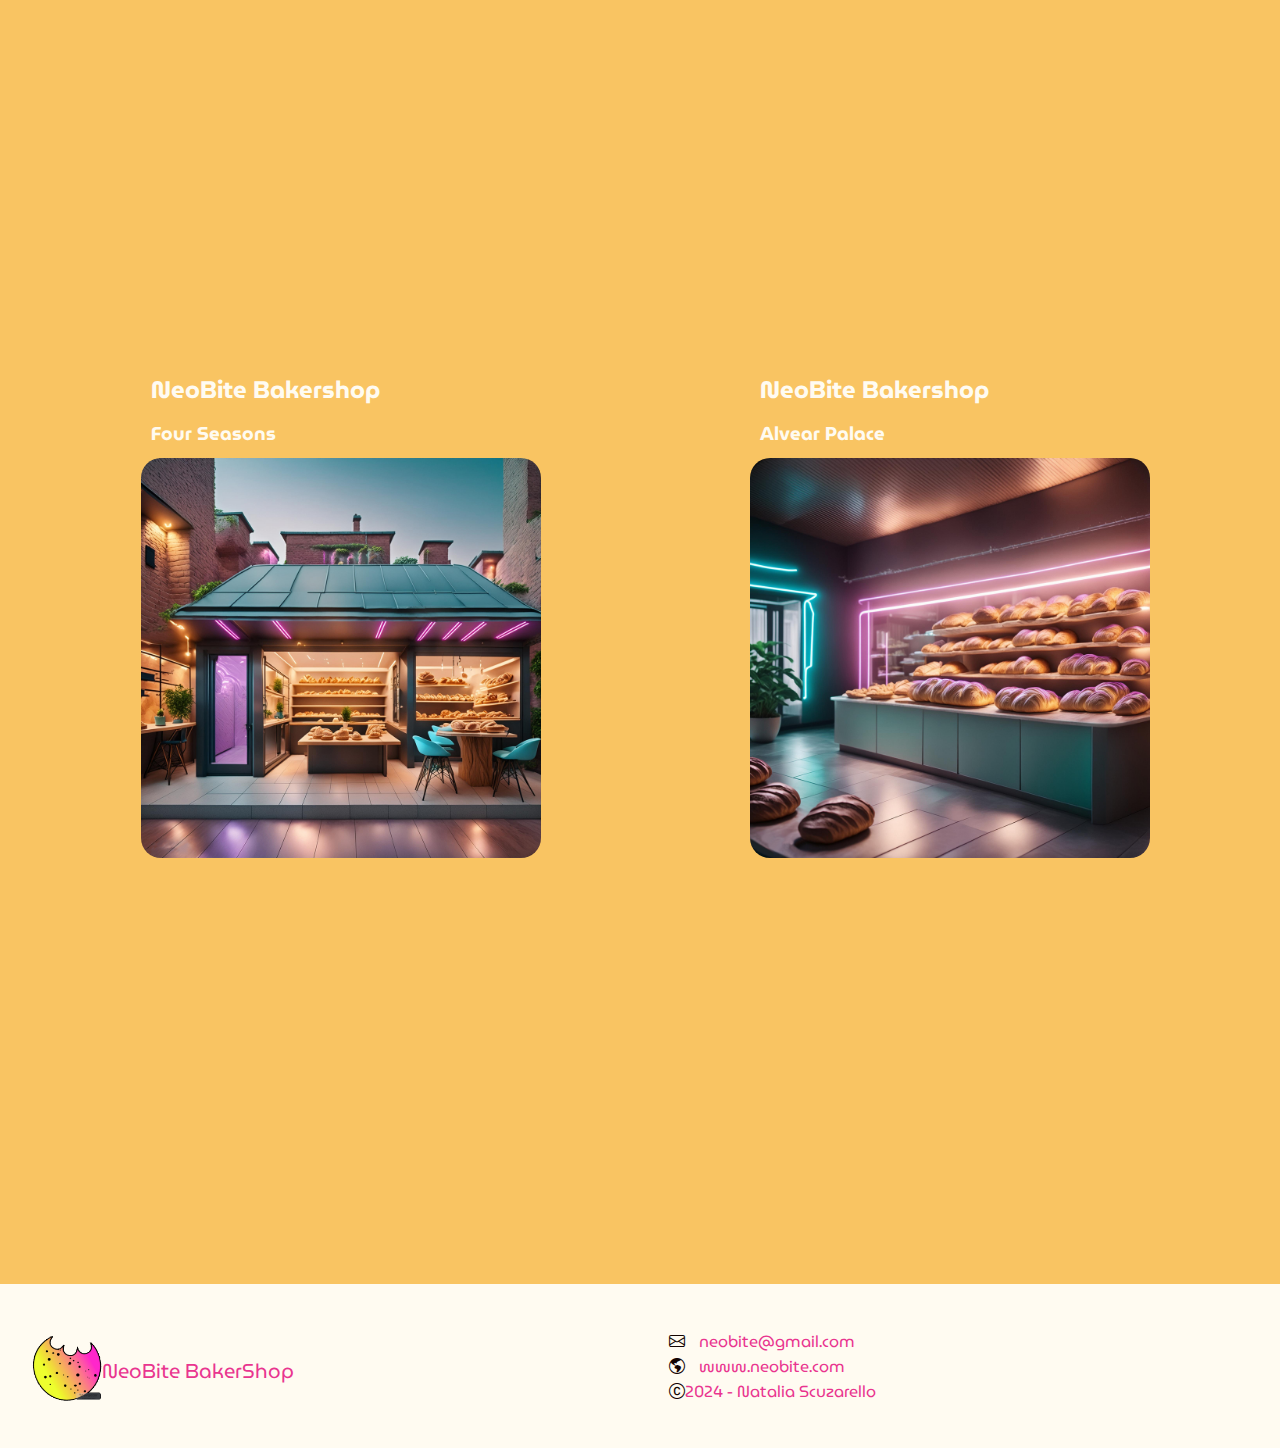
==== commit 3291af1c: "modificación language en to es" ====
--- a/index.html
+++ b/index.html
@@ -1,5 +1,5 @@
 <!DOCTYPE html>
-<html lang="en">
+<html lang="es">
 <!-- HEAD -->
 
 <head>
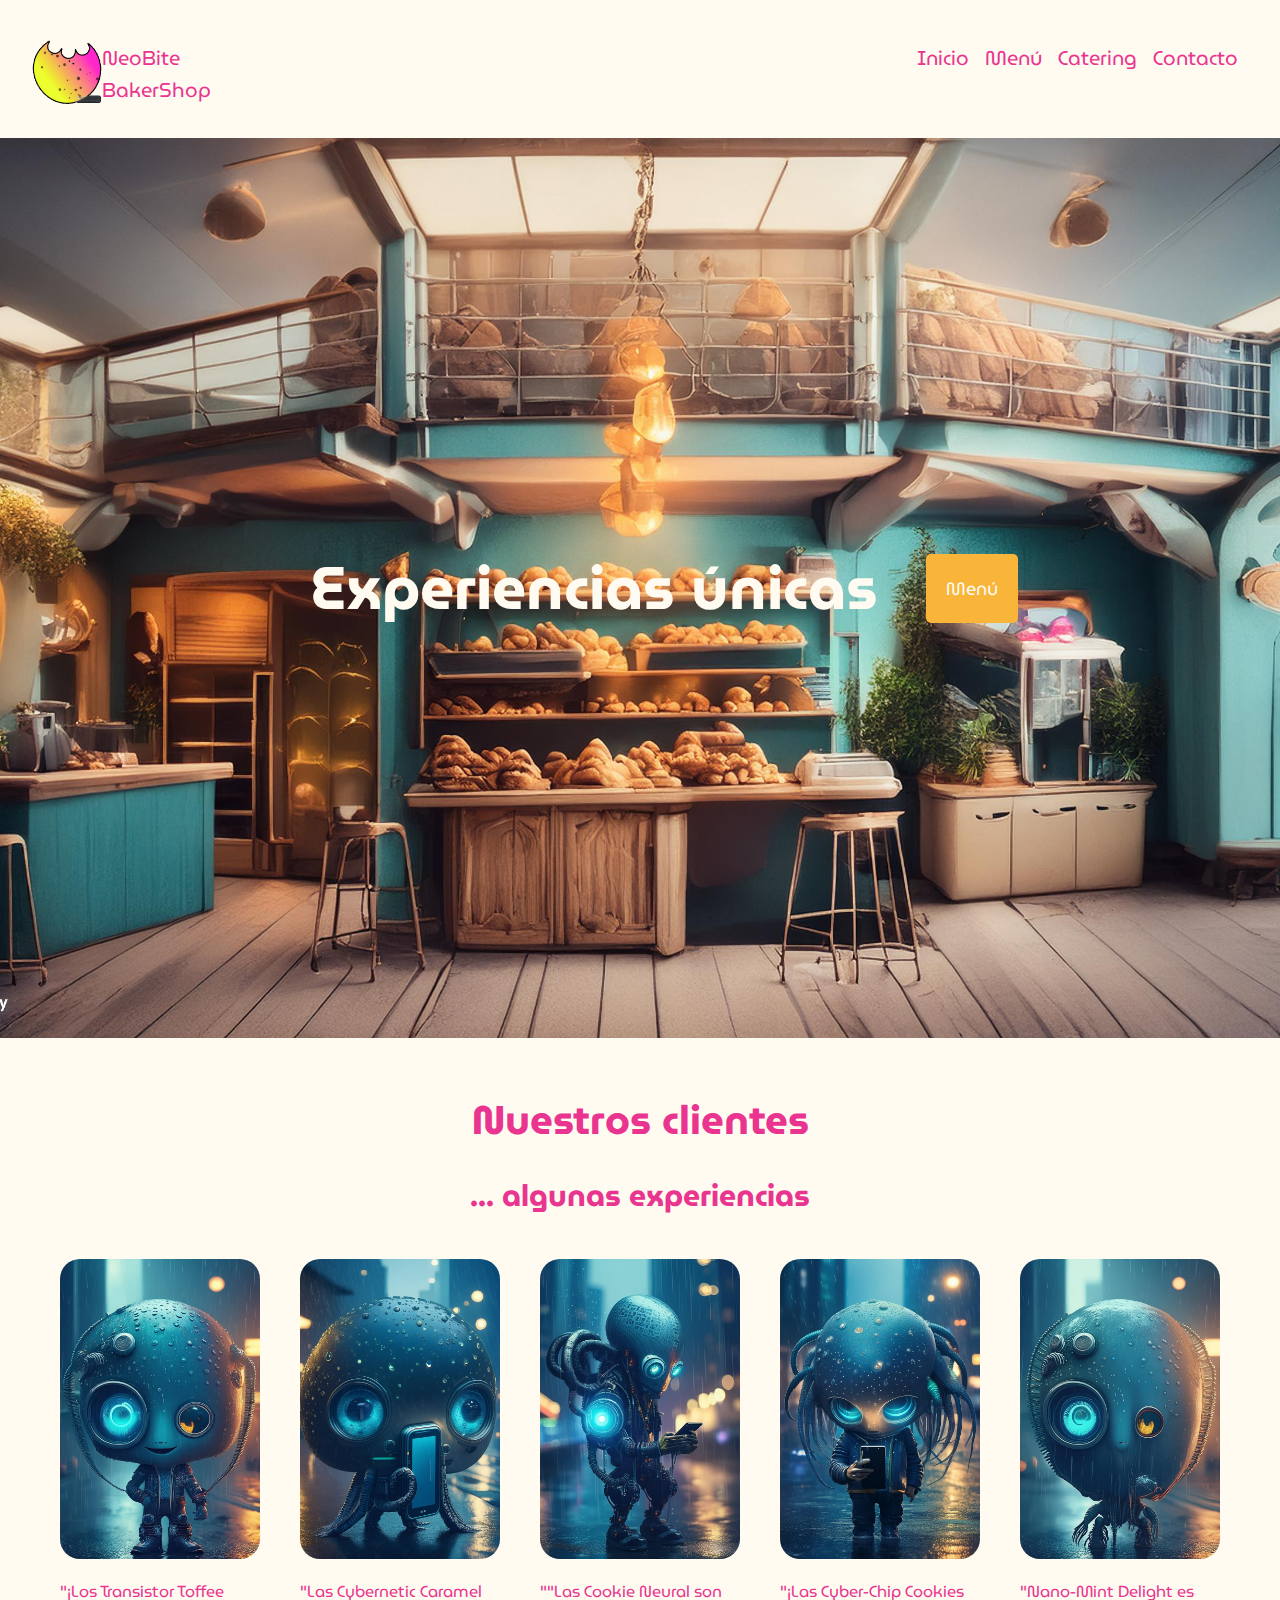
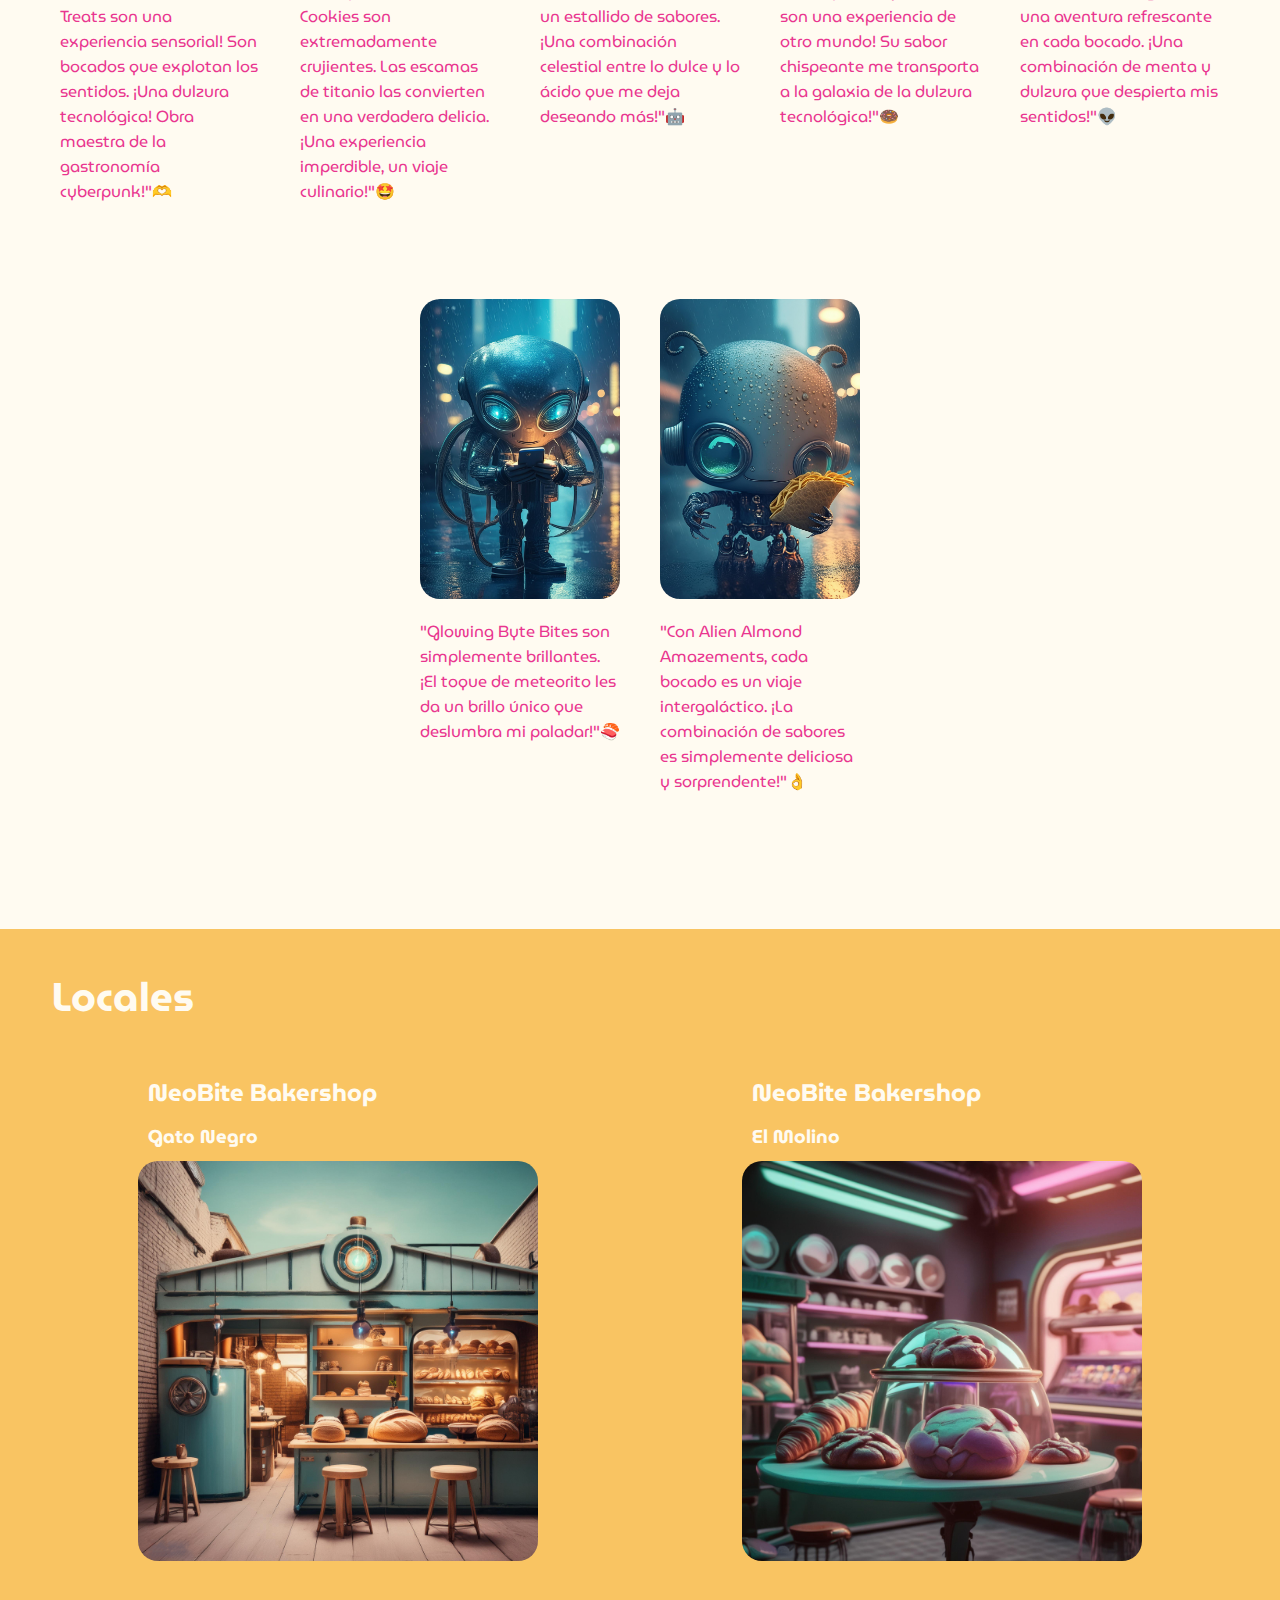
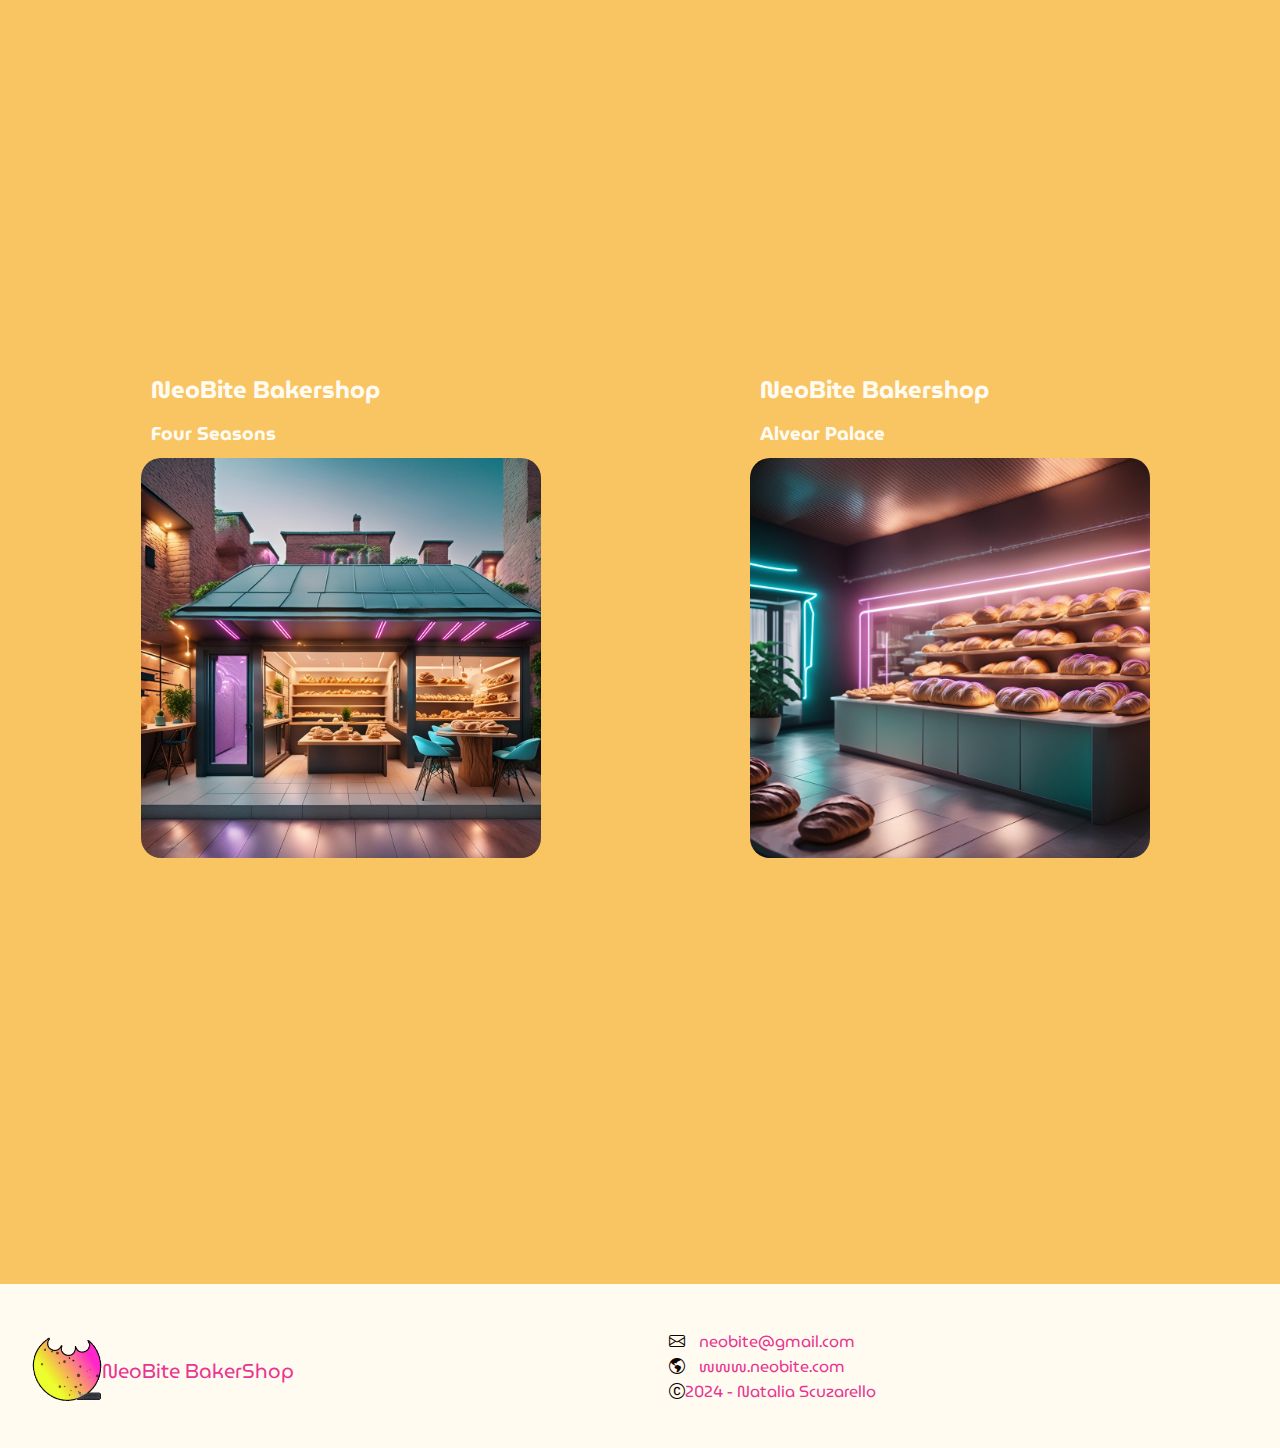
==== commit 2d6e095c: "modificación de los links imag y css" ====
--- a/index.html
+++ b/index.html
@@ -10,10 +10,14 @@
     <link rel="stylesheet" href="https://cdn.jsdelivr.net/npm/bootstrap-icons@1.11.3/font/bootstrap-icons.min.css">
 
     <!-- link css -->
-    <link rel="stylesheet" href="/css/style.css">
+    <link rel="stylesheet" href="./css/style.css">
 
     <!-- favicon -->
-    <link rel="icon" href="/favicon.ico">
+    <link rel="icon" href="/images/favicon.ico">
+    <!-- para opera y modzila es sin punto el favicon -->
+    <link rel="icon" href="favicon.ico">
+    
+    
 
     <!-- google fonts -->
     <link rel="preconnect" href="https://fonts.googleapis.com">
@@ -31,7 +35,7 @@
     <header>
         <!-- GIF -->
         <div class="container-logo-span">
-            <img class="logo" src="/images/icons/AstroBite.gif" alt="" height="70"><span class="logo-span">NeoBite
+            <img class="logo" src="./images/icons/AstroBite.gif" alt="" height="70"><span class="logo-span">NeoBite
                 BakerShop</span>
         </div>
         <button id="abrir" class="abrir-menu"><i class="bi-list"></i></button>
@@ -39,10 +43,10 @@
         <nav class="nav" id="nav">
             <button id="cerrar" class="cerrar-menu"><i class="bi bi-x"></i></button>
             <ul class="nav-list">
-                <li><a href="/index.html">Inicio</a></li>
-                <li><a href="/templates/menu.html">Menú</a></li>
-                <li><a href="/templates/catering.html">Catering</a></li>
-                <li><a href="/templates/contacto.html">Contacto</a></li> 
+                <li><a href="./index.html">Inicio</a></li>
+                <li><a href="./templates/menu.html">Menú</a></li>
+                <li><a href="./templates/catering.html">Catering</a></li>
+                <li><a href="./templates/contacto.html">Contacto</a></li> 
             </ul>
         </nav>
     </header>
@@ -52,15 +56,15 @@
         <section>
             <!-- slider background -->
             <div class="container-imag-background">
-                <img class="c-b-i" src="/images/footage/inicio_slider/inicio_slider1.jpg" alt="slider">
-                <img class="c-b-i" src="/images/footage/inicio_slider/inicio_slider2.jpg" alt="slider">
-                <img class="c-b-i" src="/images/footage/inicio_slider/inicio_slider3.jpg" alt="slider">
-                <img class="c-b-i" src="/images/footage/inicio_slider/inicio_slider4.jpg" alt="slider">
+                <img class="c-b-i" src="./images/footage/inicio_slider/inicio_slider1.jpg" alt="slider">
+                <img class="c-b-i" src="./images/footage/inicio_slider/inicio_slider2.jpg" alt="slider">
+                <img class="c-b-i" src="./images/footage/inicio_slider/inicio_slider3.jpg" alt="slider">
+                <img class="c-b-i" src="./images/footage/inicio_slider/inicio_slider4.jpg" alt="slider">
                 <h1 class="heading">Experiencias únicas</h1>
 
                 <!-- Contenedor del botón "Menú" -->
                 <div class="menu-button-container">
-                    <a href="/templates/menu.html" class="menu-button">Menú</a>
+                    <a href="./templates/menu.html" class="menu-button">Menú</a>
                 </div>
             </div>
         </section>
@@ -76,7 +80,7 @@
                 <!-- cliente 1 -->
                 <div class="cliente-item">
                     <div class="client-img">
-                        <img src="/images/footage/walles/walle.jpg" alt="" class="clie-item-img">
+                        <img src="./images/footage/walles/walle.jpg" alt="" class="clie-item-img">
                         <div class="clie-item-detail">
                             <p class="clie-item-detail-title">ZARO CYBER 8</p>
                             <p class="clie-item-detail-subtitle">Transistor Toffee Treats</p>
@@ -91,7 +95,7 @@
                 <!-- cliente 2 -->
                 <div class="cliente-item">
                     <div class="client-img">
-                        <img src="/images/footage/walles/walle1.jpg" alt="cliente" class="clie-item-img">
+                        <img src="./images/footage/walles/walle1.jpg" alt="cliente" class="clie-item-img">
                         <div class="clie-item-detail">
                             <p class="clie-item-detail-title">NEO BYTE</p>
                             <p class="clie-item-detail-subtitle">Cyber Caramel Cookies</p>
@@ -104,9 +108,9 @@
                 </div>
 
                 <!-- cliente 3 -->
-                <div class="cliente-item">
-                    <div class="client-img">
-                        <img src="/images/footage/walles/walle2.jpg" alt="cliente" class="clie-item-img">
+                <!-- <div class="cliente-item">
+                    <div class="client-img">
+                        <img src="./images/footage/walles/walle2.jpg" alt="cliente" class="clie-item-img">
                         <div class="clie-item-detail">
                             <p class="clie-item-detail-title">DATA DIVA</p>
                             <p class="clie-item-detail-subtitle">Neon Nectarine Nibbles</p>
@@ -117,12 +121,12 @@
                             un sabor vibrante, ácido y fresco. ¡Aportan energía y luminosidad ventricular. Y me
                             revitaliza!."🧁</p>
                     </div>
-                </div>
+                </div> -->
 
                 <!-- cliente 4 -->
                 <div class="cliente-item">
                     <div class="client-img">
-                        <img src="/images/footage/walles/walle3.jpg" alt="cliente" class="clie-item-img">
+                        <img src="./images/footage/walles/walle3.jpg" alt="cliente" class="clie-item-img">
                         <div class="clie-item-detail">
                             <p class="clie-item-detail-title">AURORO</p>
                             <p class="clie-item-detail-subtitle">Neural Cookies</p>
@@ -137,7 +141,7 @@
                 <!-- cliente 5 -->
                 <div class="cliente-item">
                     <div class="client-img">
-                        <img src="/images/footage/walles/walle4.jpg" alt="cliente" class="clie-item-img">
+                        <img src="./images/footage/walles/walle4.jpg" alt="cliente" class="clie-item-img">
                         <div class="clie-item-detail">
                             <p class="clie-item-detail-title">CODE 6</p>
                             <p class="clie-item-detail-subtitle">Cyber-Chips</p>
@@ -152,7 +156,7 @@
                 <!-- cliente 6 -->
                 <div class="cliente-item">
                     <div class="client-img">
-                        <img src="/images/footage/walles/walle5.jpg" alt="cliente" class="clie-item-img">
+                        <img src="./images/footage/walles/walle5.jpg" alt="cliente" class="clie-item-img">
                         <div class="clie-item-detail">
                             <p class="clie-item-detail-title">VIRTUAL- B3</p>
                             <p class="clie-item-detail-subtitle">Nano-Mint</p>
@@ -167,7 +171,7 @@
                 <!-- cliente 7 -->
                 <div class="cliente-item">
                     <div class="client-img">
-                        <img src="/images/footage/walles/walle6.jpg" alt="cliente" class="clie-item-img">
+                        <img src="./images/footage/walles/walle6.jpg" alt="cliente" class="clie-item-img">
                         <div class="clie-item-detail">
                             <p class="clie-item-detail-title">SW33T BOT</p>
                             <p class="clie-item-detail-subtitle">Glowing Byte</p>
@@ -182,7 +186,7 @@
                 <!-- cliente 8 -->
                 <div class="cliente-item">
                     <div class="client-img">
-                        <img src="/images/footage/walles/walle8.jpg" alt="cliente" class="clie-item-img">
+                        <img src="./images/footage/walles/walle8.jpg" alt="cliente" class="clie-item-img">
                         <div class="clie-item-detail">
                             <p class="clie-item-detail-title">ASTRAL 21</p>
                             <p class="clie-item-detail-subtitle">Alien Almond Amazements</p>
@@ -206,7 +210,7 @@
                 <div class="mapa">
                     <h2>NeoBite Bakershop</h2>
                     <h3>Gato Negro</h3>
-                    <img class="imag-mapa" src="/images/footage/locales/inicio_local1.jpg" alt="local" width="400">
+                    <img class="imag-mapa" src="./images/footage/locales/inicio_local1.jpg" alt="local" width="400">
                     <iframe
                         src="https://www.google.com/maps/embed?pb=!1m18!1m12!1m3!1d1138.9205217959416!2d-58.39076796826919!3d-34.604691213107294!2m3!1f0!2f0!3f0!3m2!1i1024!2i768!4f13.1!3m3!1m2!1s0x95bccac168638181%3A0xbf85da27fe23193b!2sEl%20Gato%20Negro!5e0!3m2!1ses-419!2sar!4v1714668180121!5m2!1ses-419!2sar"
                         width="400" height="300" style="border:0;" allowfullscreen="" loading="lazy"
@@ -216,7 +220,7 @@
                 <div class="mapa">
                     <h2>NeoBite Bakershop</h2>
                     <h3>El Molino</h3>
-                    <img class="imag-mapa" src="/images/footage/locales/inicio_local2.jpg" alt="local" width="400">
+                    <img class="imag-mapa" src="./images/footage/locales/inicio_local2.jpg" alt="local" width="400">
                     <iframe
                         src="https://www.google.com/maps/embed?pb=!1m18!1m12!1m3!1d3283.824406532705!2d-58.391522174999004!3d-34.608601467555765!2m3!1f0!2f0!3f0!3m2!1i1024!2i768!4f13.1!3m3!1m2!1s0x95bccac2e6793b45%3A0xa711705f704e61fb!2sConfiter%C3%ADa%20del%20Molino!5e0!3m2!1ses-419!2sar!4v1714668148189!5m2!1ses-419!2sar"
                         width="400" height="300" style="border:0;" allowfullscreen="" loading="lazy"
@@ -226,7 +230,7 @@
                 <div class="mapa">
                     <h2>NeoBite Bakershop</h2>
                     <h3>Four Seasons</h3>
-                    <img class="imag-mapa" src="/images/footage/locales/inicio_local3.jpg" alt="local" width="400">
+                    <img class="imag-mapa" src="./images/footage/locales/inicio_local3.jpg" alt="local" width="400">
                     <iframe
                         src="https://www.google.com/maps/embed?pb=!1m18!1m12!1m3!1d2249.1511530819826!2d-58.38343875054572!3d-34.59132762007467!2m3!1f0!2f0!3f0!3m2!1i1024!2i768!4f13.1!3m3!1m2!1s0x95bccab07d3aa637%3A0xaf234d55e7f8d7ef!2sFour%20Seasons%20Hotel%20Buenos%20Aires!5e0!3m2!1ses-419!2sar!4v1714746678716!5m2!1ses-419!2sar"
                         width="400" height="300" style="border:0;" allowfullscreen="" loading="lazy"
@@ -236,7 +240,7 @@
                 <div class="mapa">
                     <h2>NeoBite Bakershop</h2>
                     <h3>Alvear Palace</h3>
-                    <img class="imag-mapa" src="/images/footage/locales/inicio_local4.jpg" alt="local" width="400">
+                    <img class="imag-mapa" src="./images/footage/locales/inicio_local4.jpg" alt="local" width="400">
                     <iframe
                         src="https://www.google.com/maps/embed?pb=!1m18!1m12!1m3!1d6485.377399886222!2d-58.39548705922214!3d-34.589481272029985!2m3!1f0!2f0!3f0!3m2!1i1024!2i768!4f13.1!3m3!1m2!1s0x95bccaa37c9450ad%3A0x9cdf7e292ed4c101!2sAlvear%20Palace%20Hotel!5e0!3m2!1ses-419!2sar!4v1714746405545!5m2!1ses-419!2sar"
                         width="400" height="300" style="border:0;" allowfullscreen="" loading="lazy"
@@ -248,7 +252,7 @@
     <!-- Footer -->
     <footer>
         <div class="container-logo-span-footer">
-            <img class="logo-footer" src="/images/icons/AstroBite.gif" alt="" height="70"><span class="logo-span-footer">NeoBite BakerShop</span>
+            <img class="logo-footer" src="./images/icons/AstroBite.gif" alt="" height="70"><span class="logo-span-footer">NeoBite BakerShop</span>
             <div class="contacto">
                 <ul>
                     <li><i class="bi bi-envelope"></i>
@@ -261,5 +265,7 @@
         </div>
     </footer>
     <script src="/js/main.js"></script>
+    <script src="../js/main.js"></script>
+    <script src="./js/main.js"></script>    
 </body>
 </html>--- a/css/style.css
+++ b/css/style.css
@@ -511,6 +511,7 @@
 #datos .form-control select {
     flex: 1;
     padding: 4px;
+    background-color: var(--bg-color);
     color: var(--secondary-color);
 }
 
@@ -532,6 +533,7 @@
 #prefe-contacto select {
     flex: 1;
     margin: 0;
+    background-color: var(--bg-color);
 }
 
 #form-wrapper {
@@ -759,7 +761,7 @@
     display: flex;
     justify-content: center;
     flex-wrap: wrap;
-    color: var(--secondary-color);
+    color: var(--secondary-color);    
 }
 
 
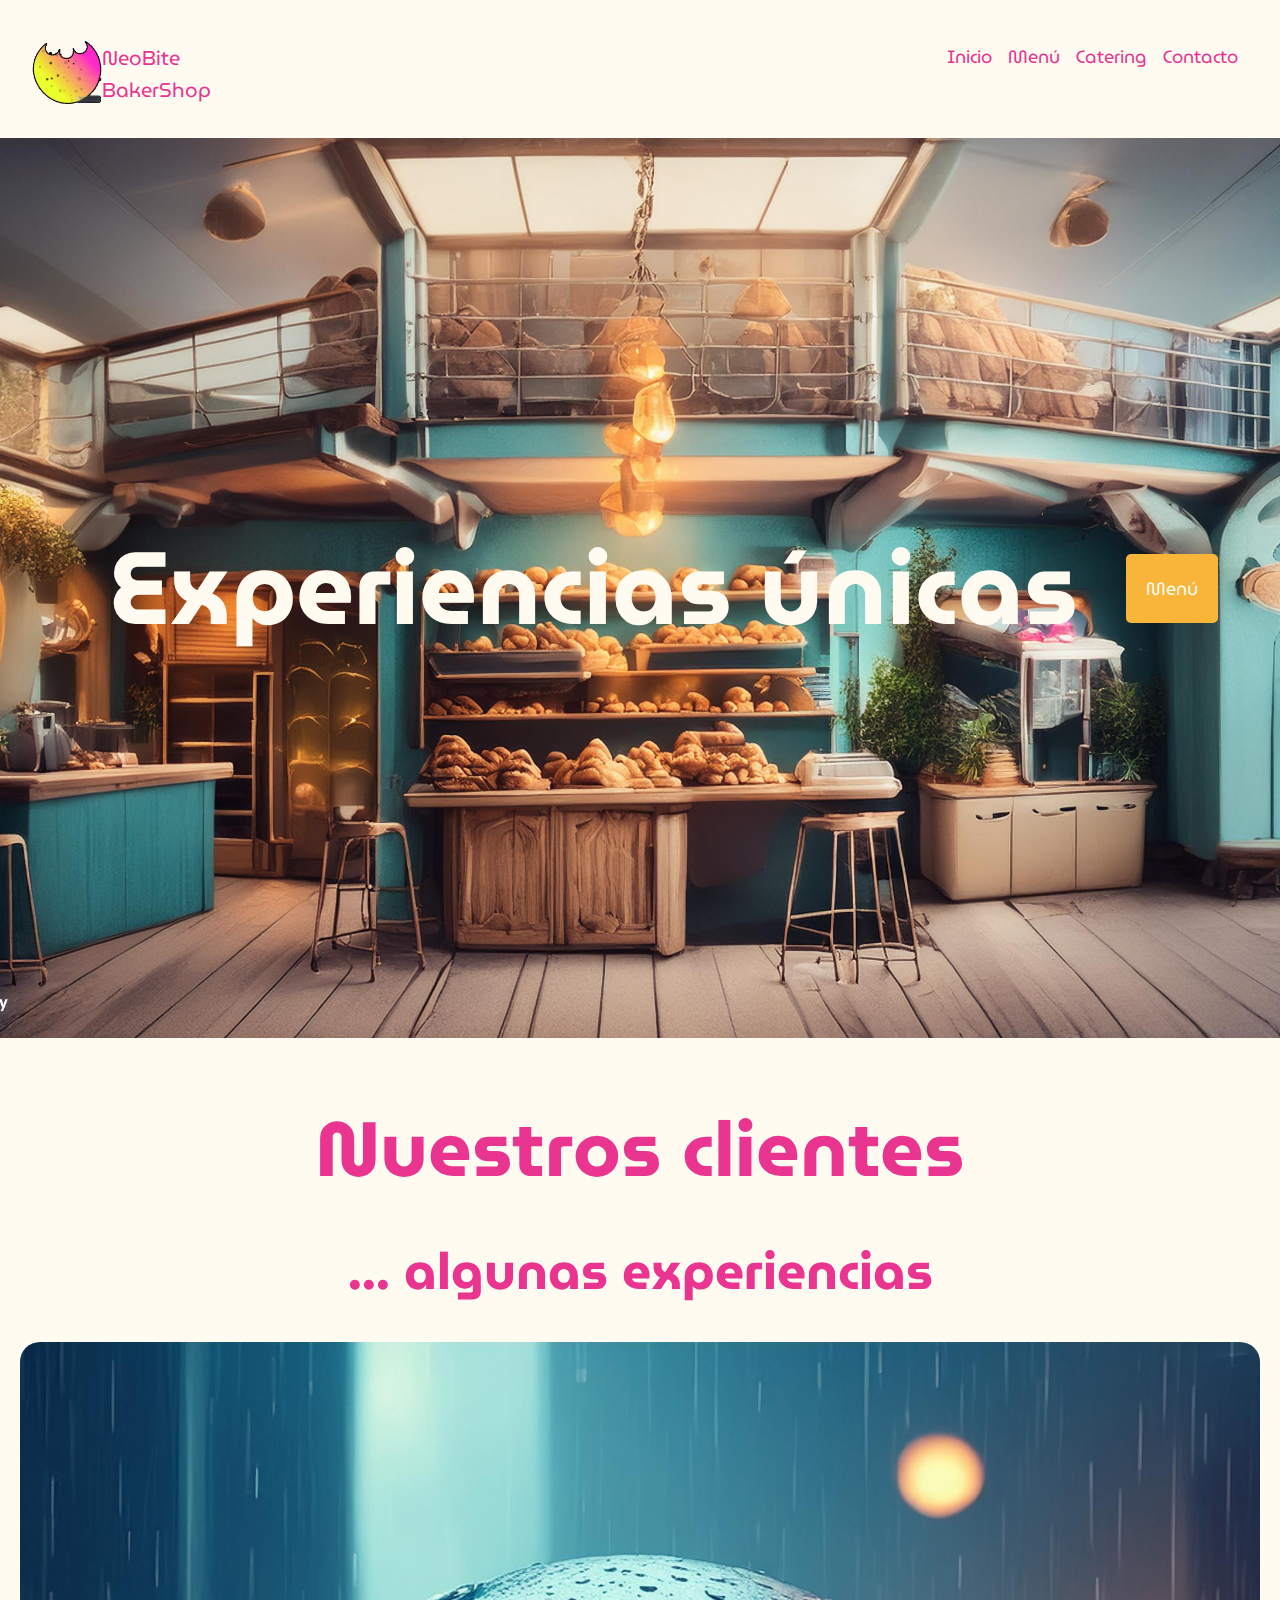
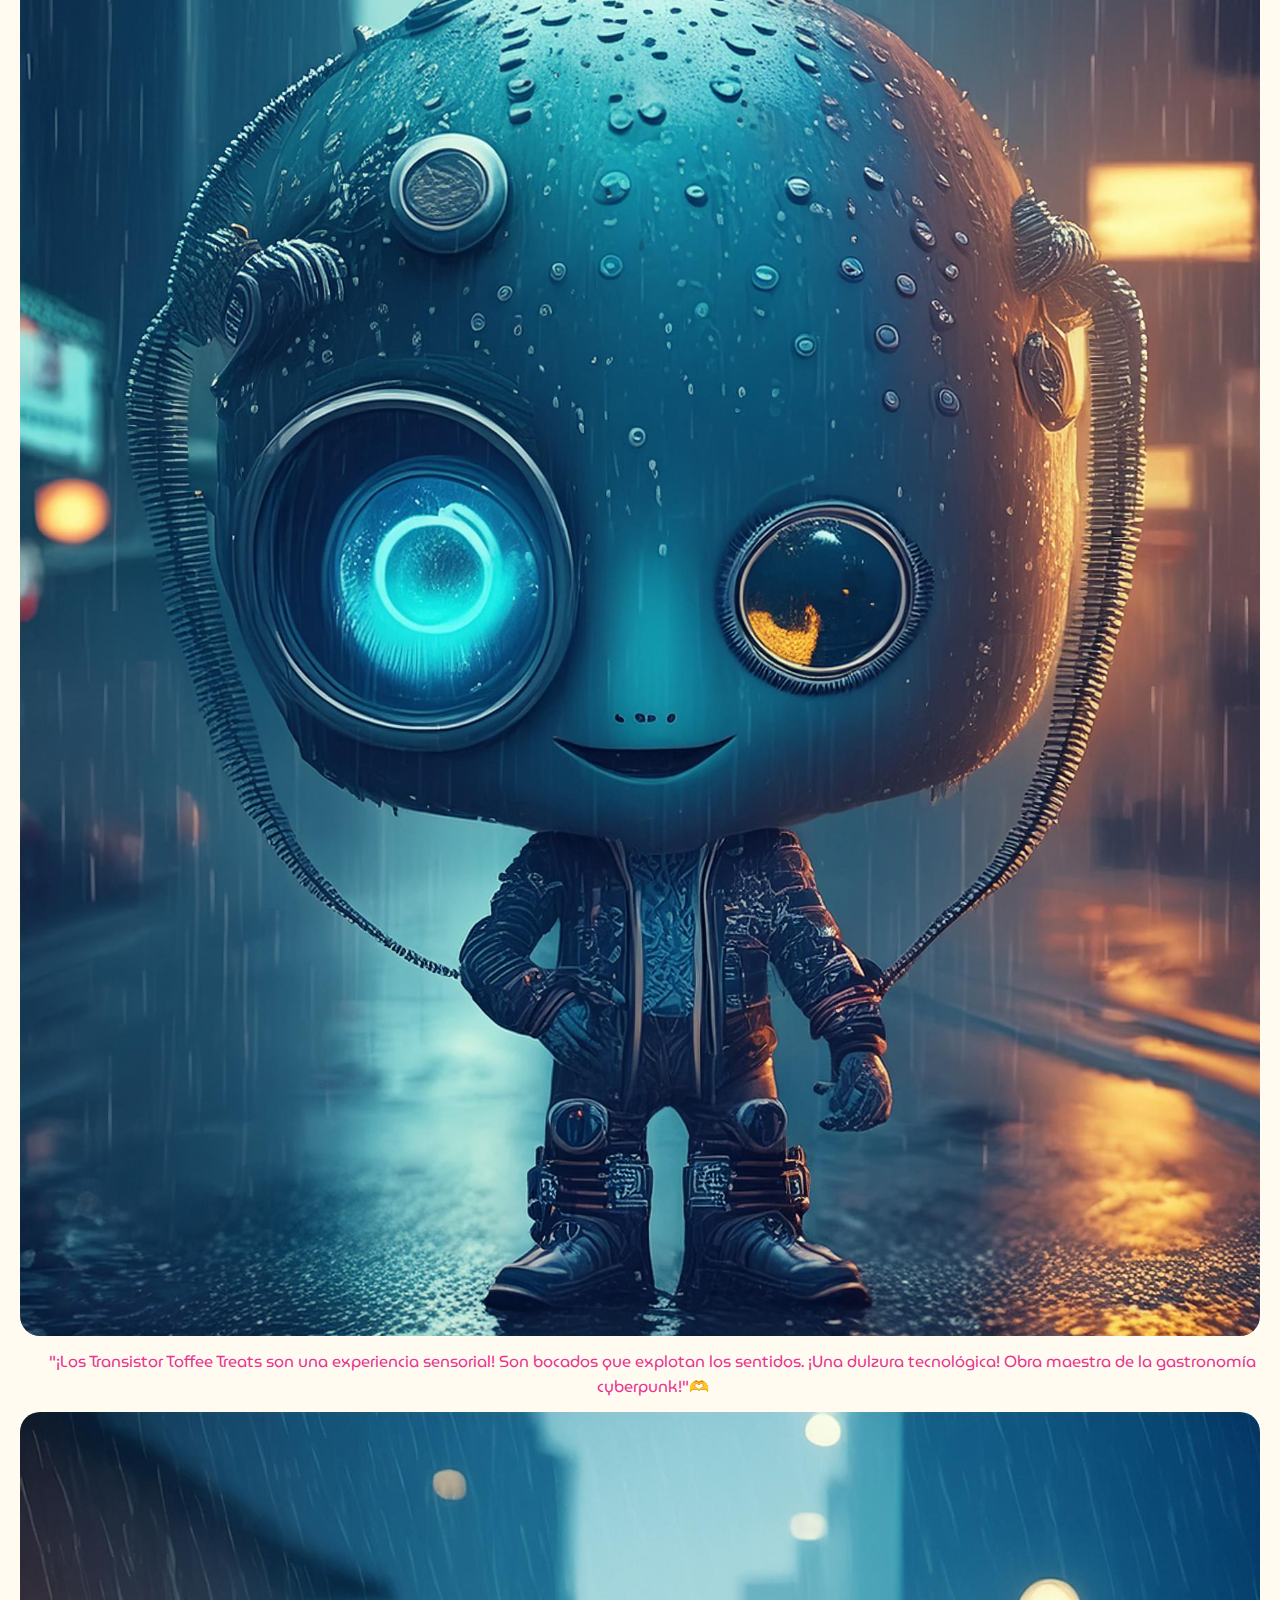
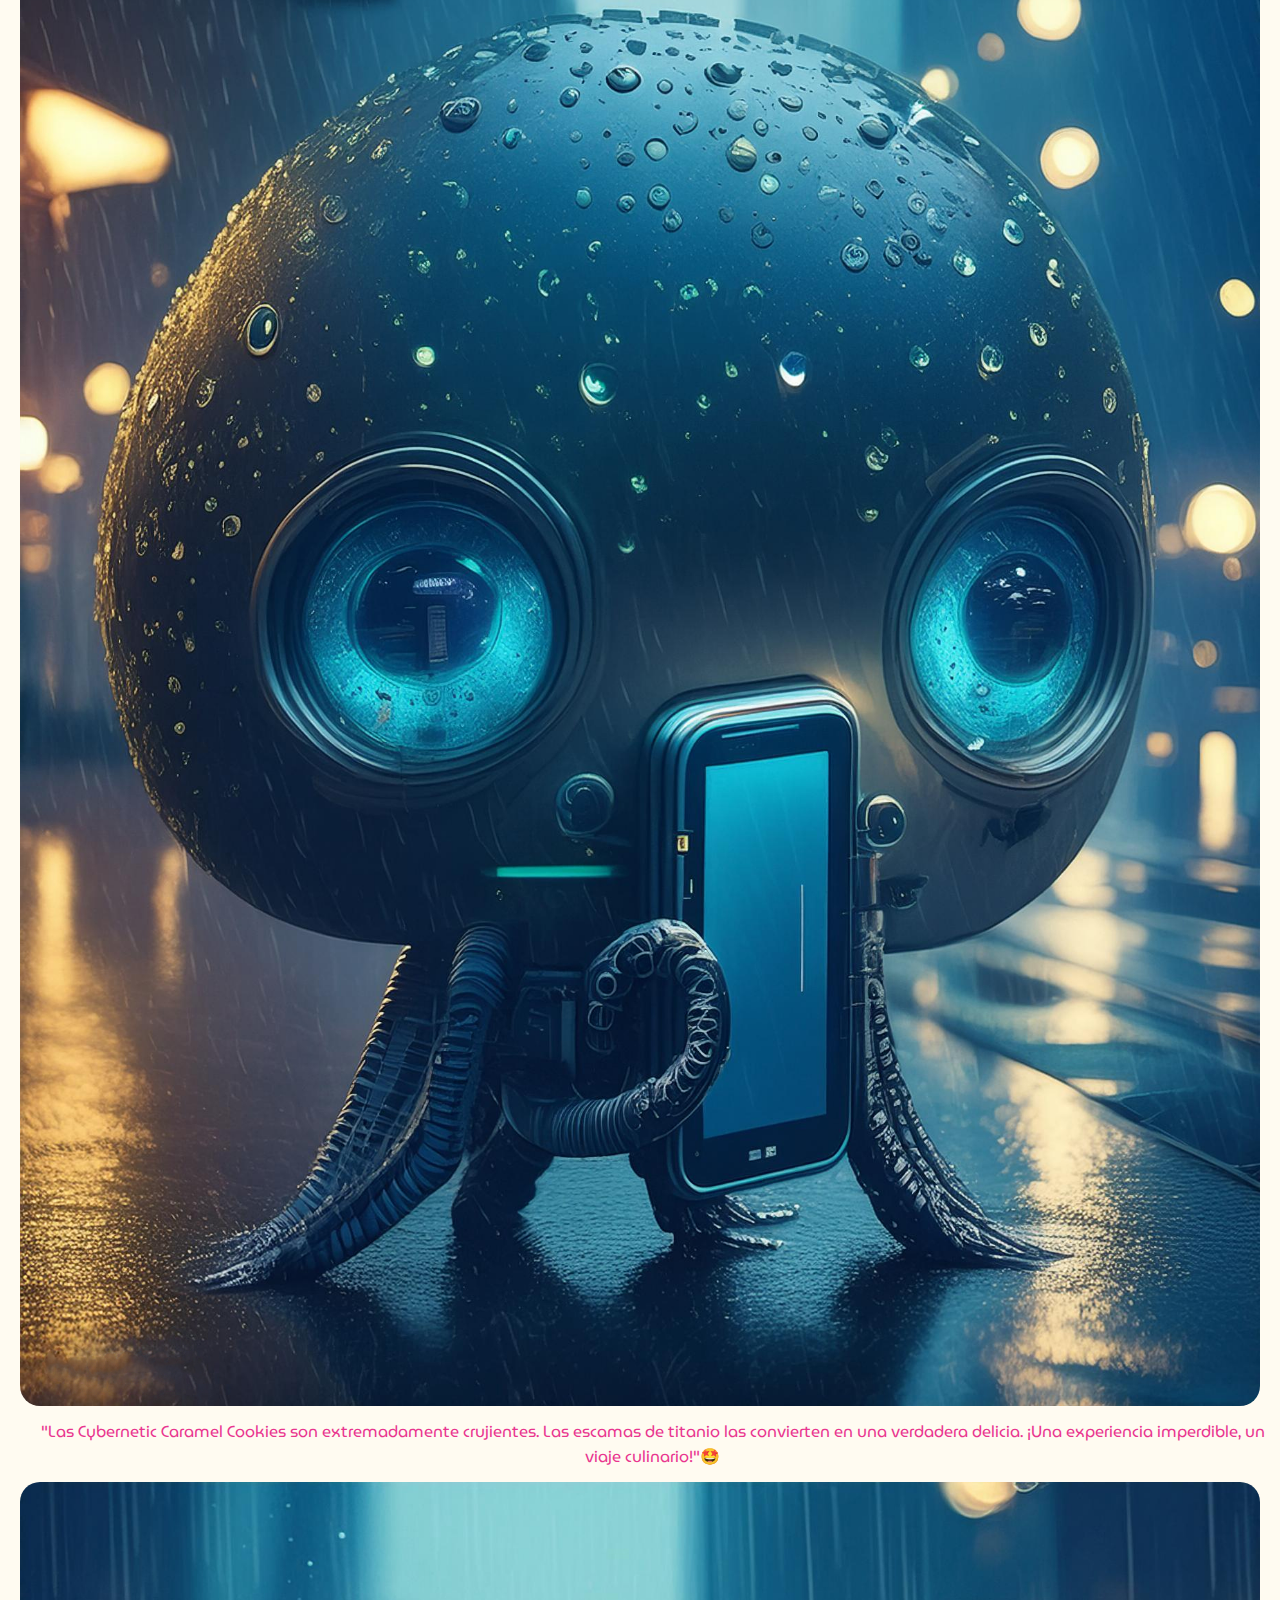
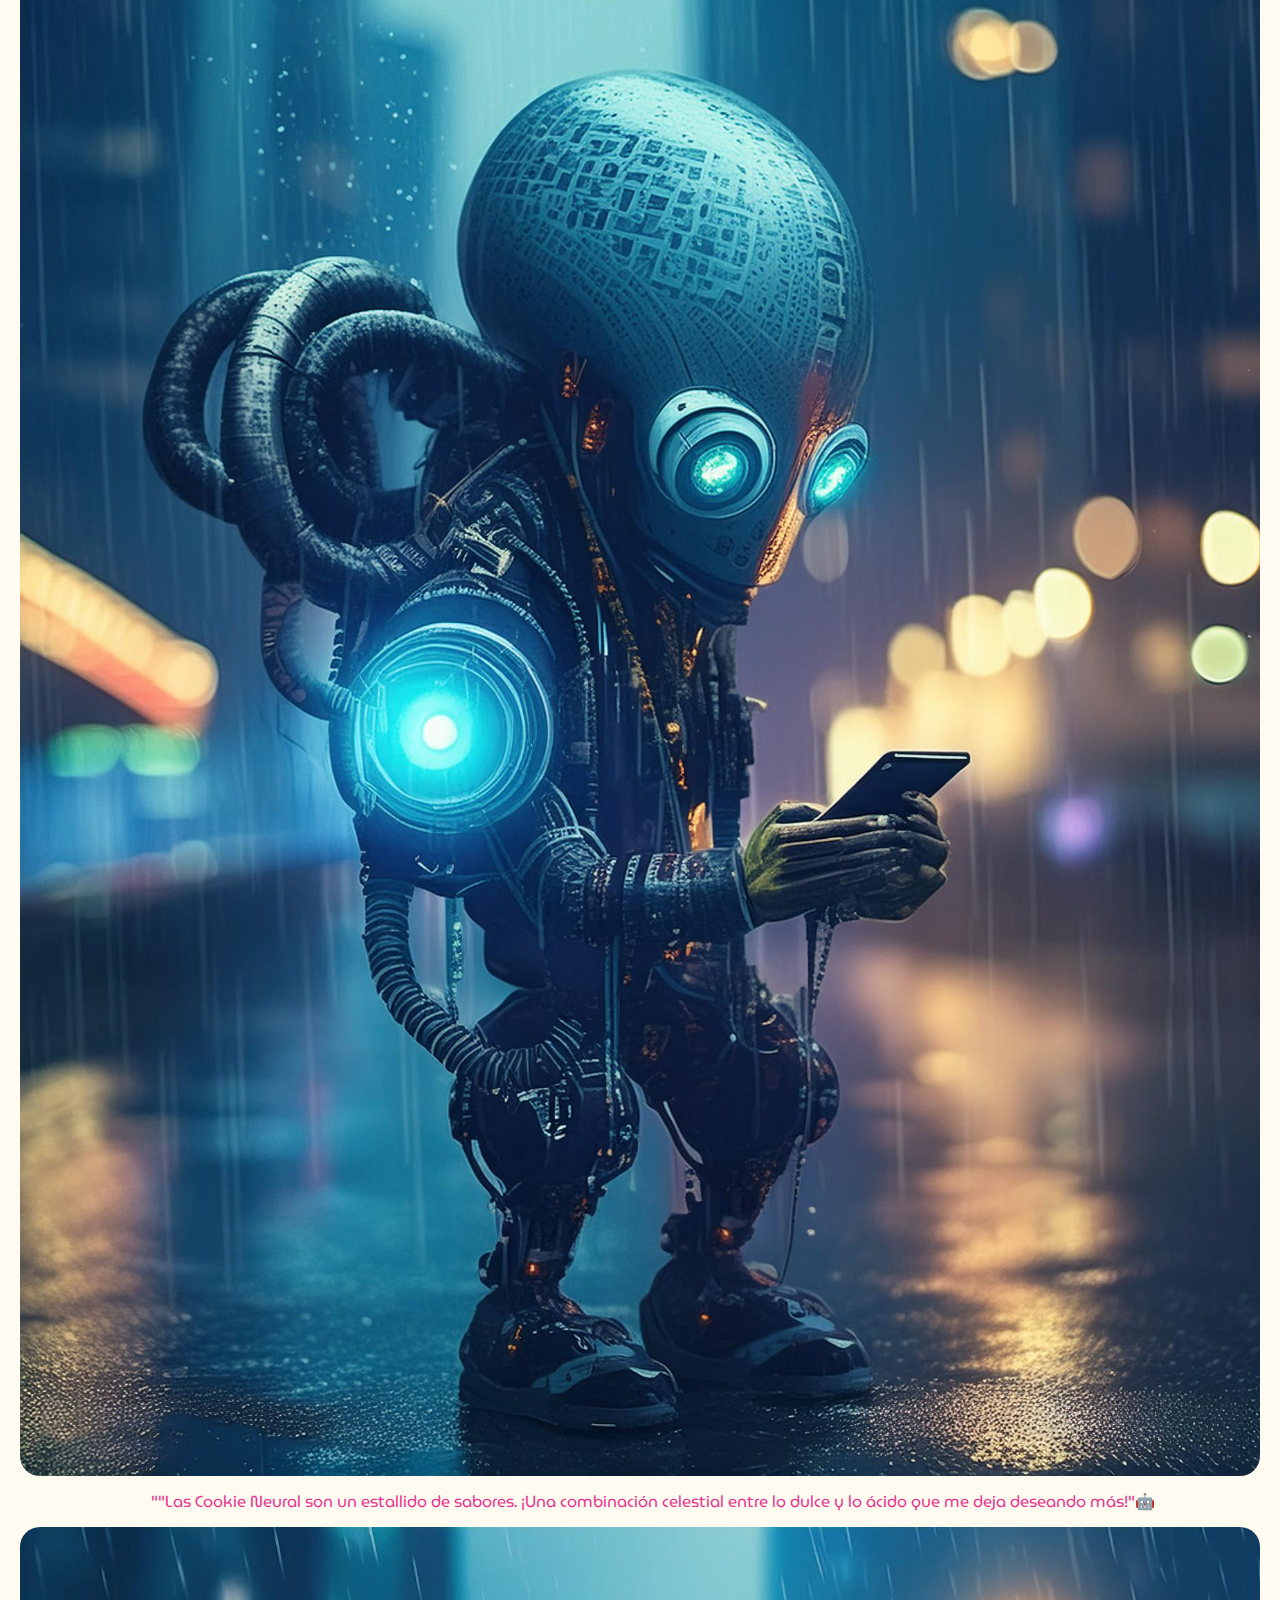
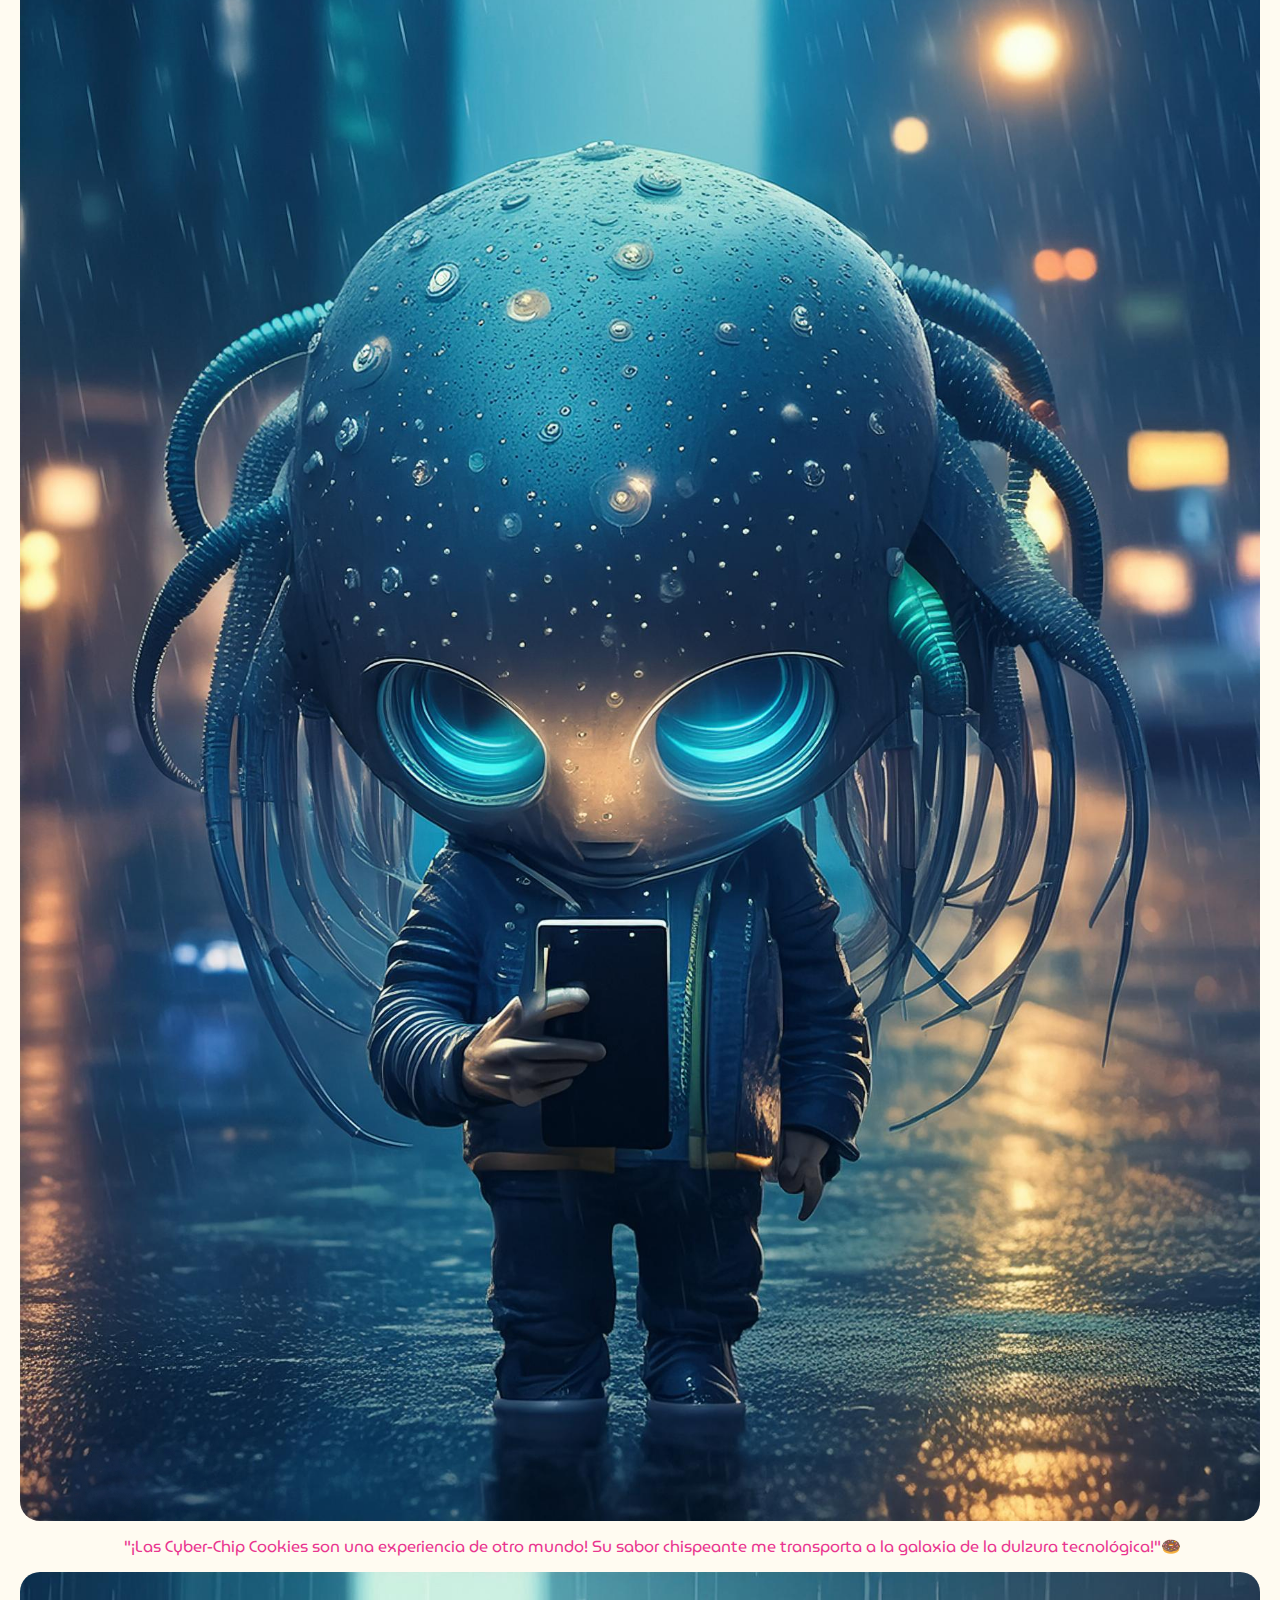
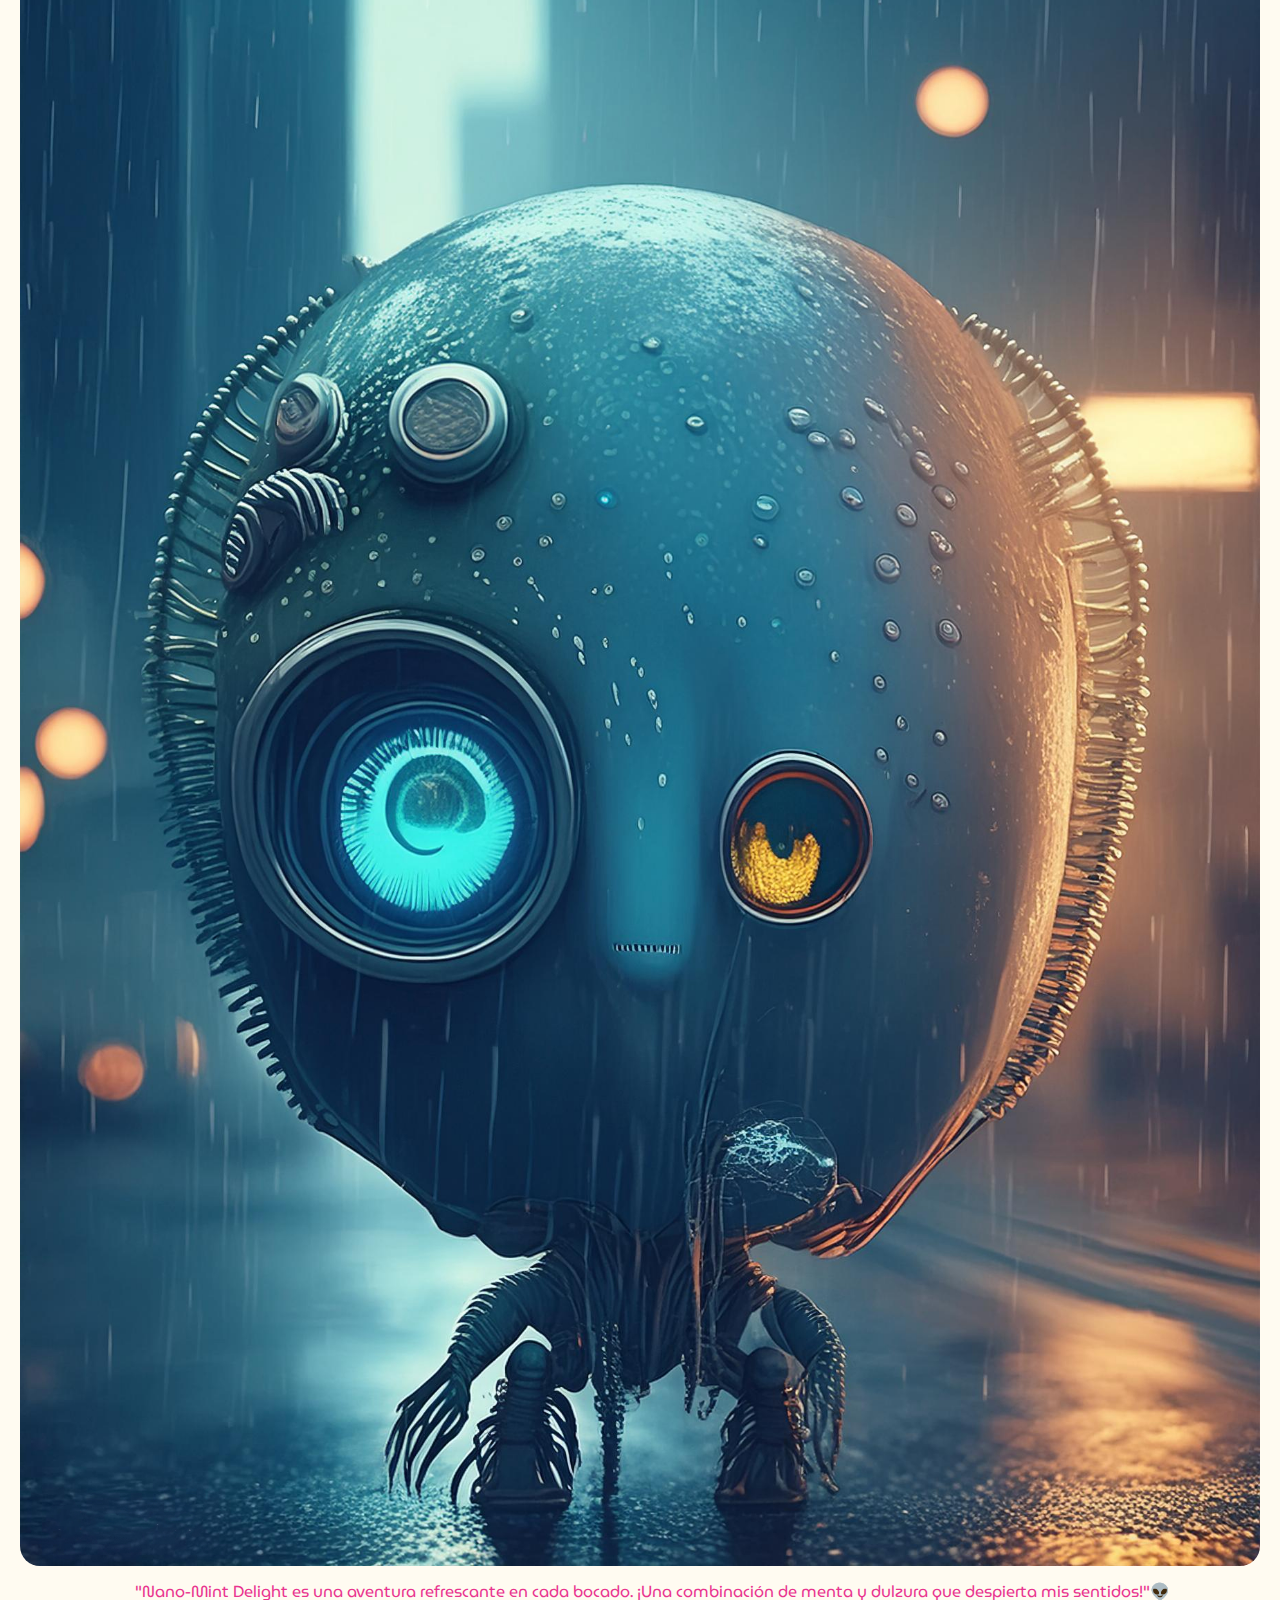
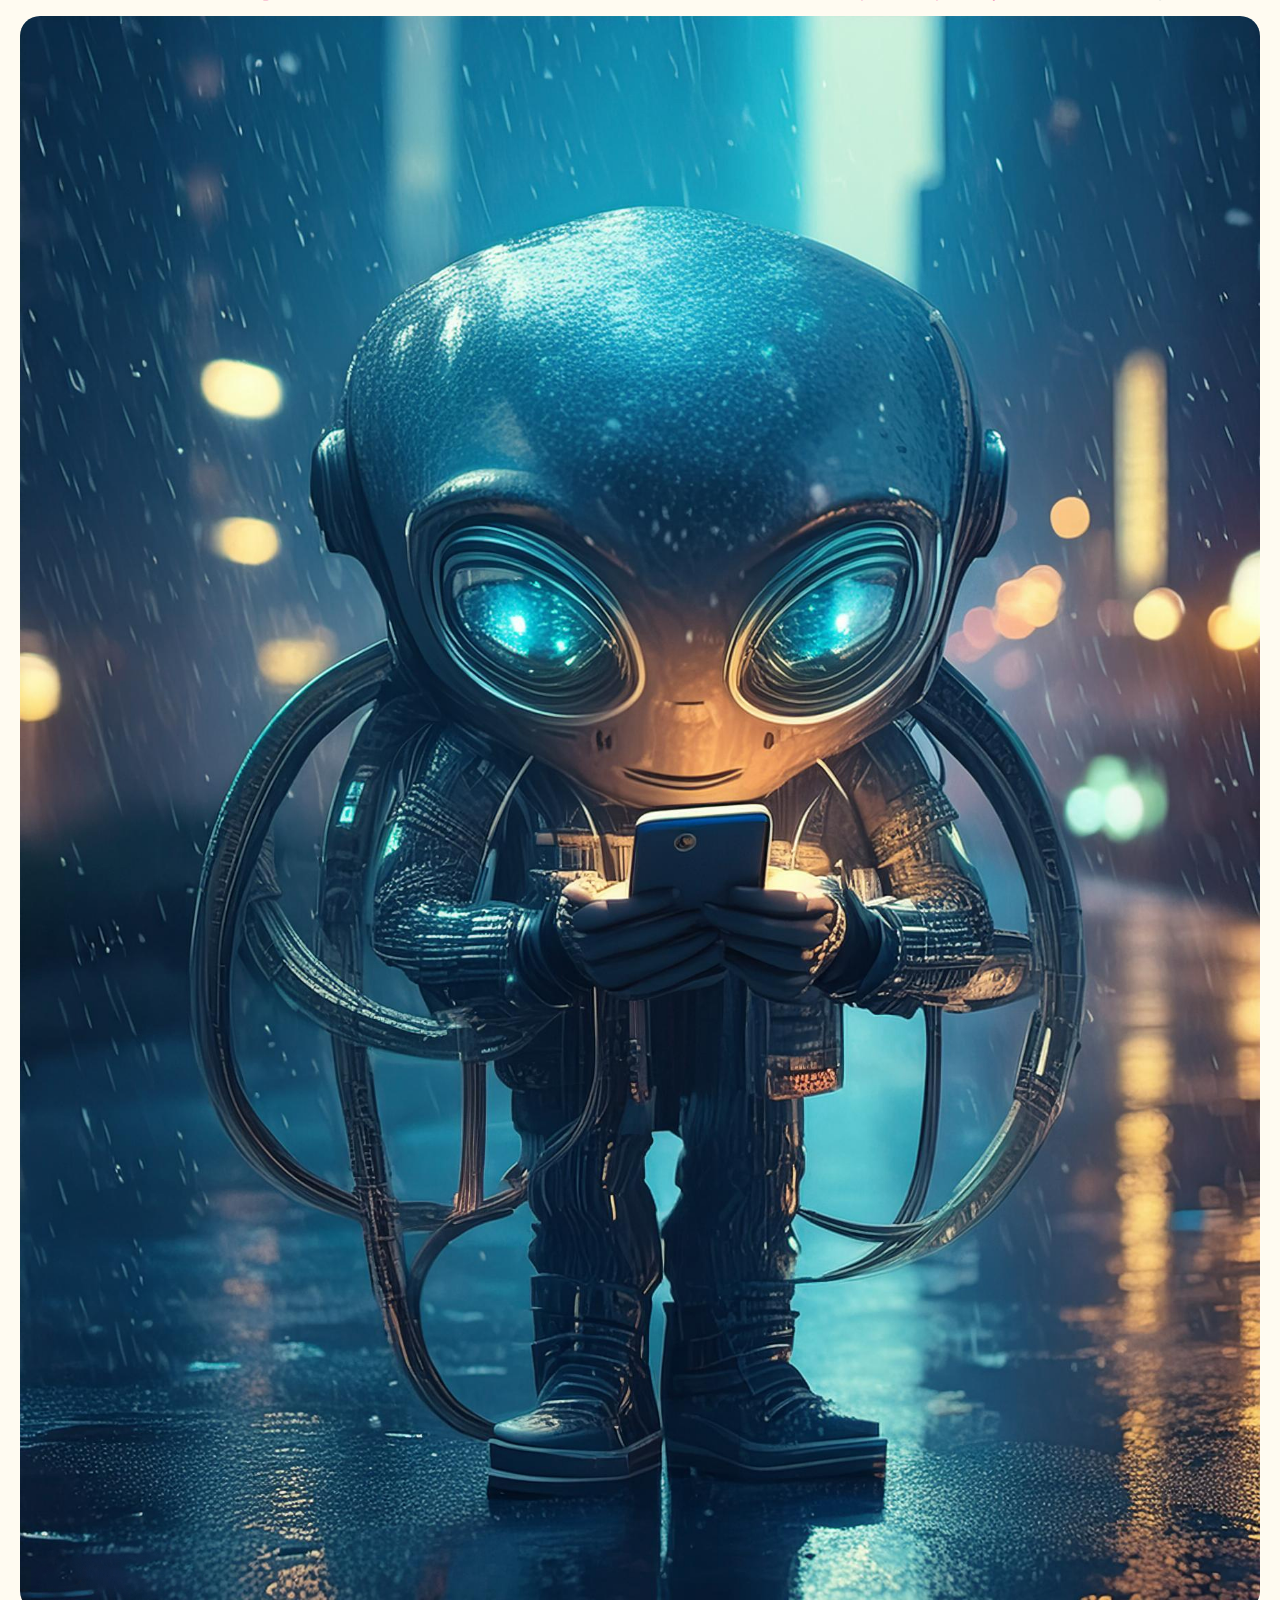
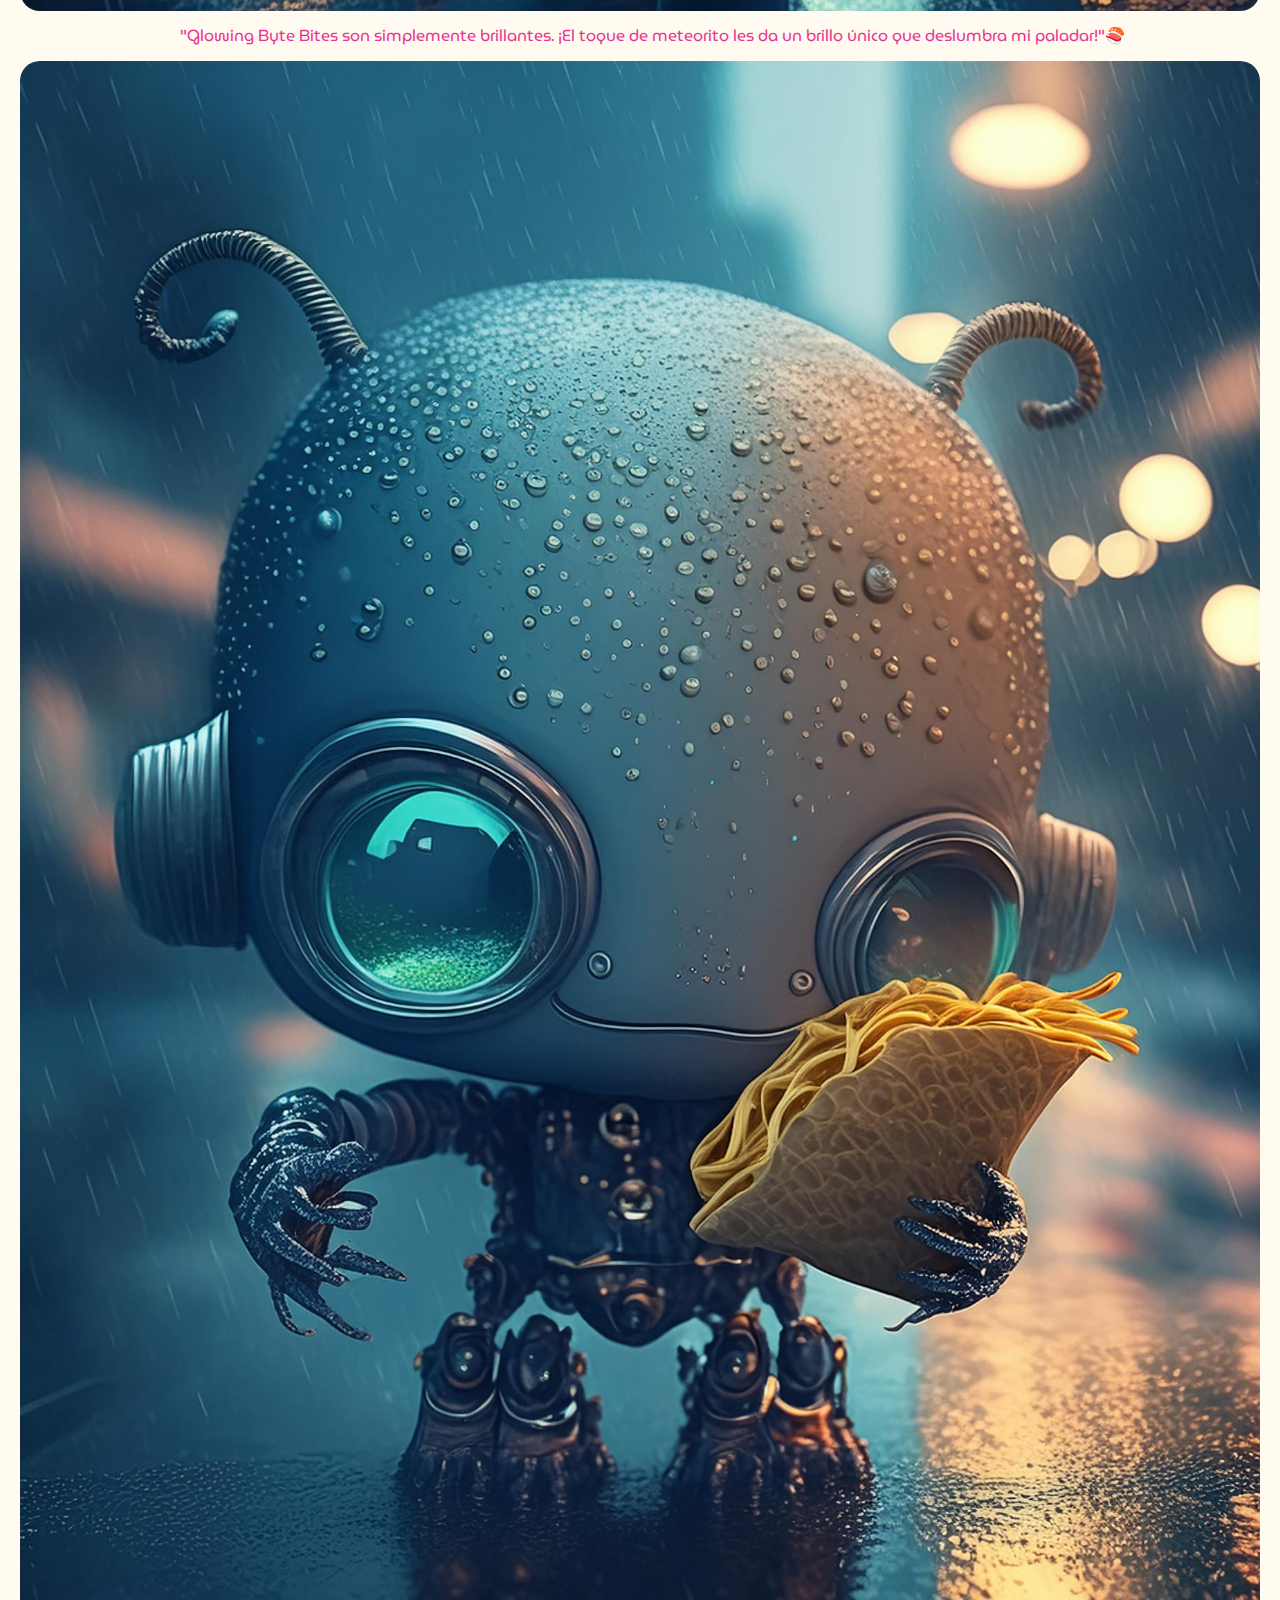
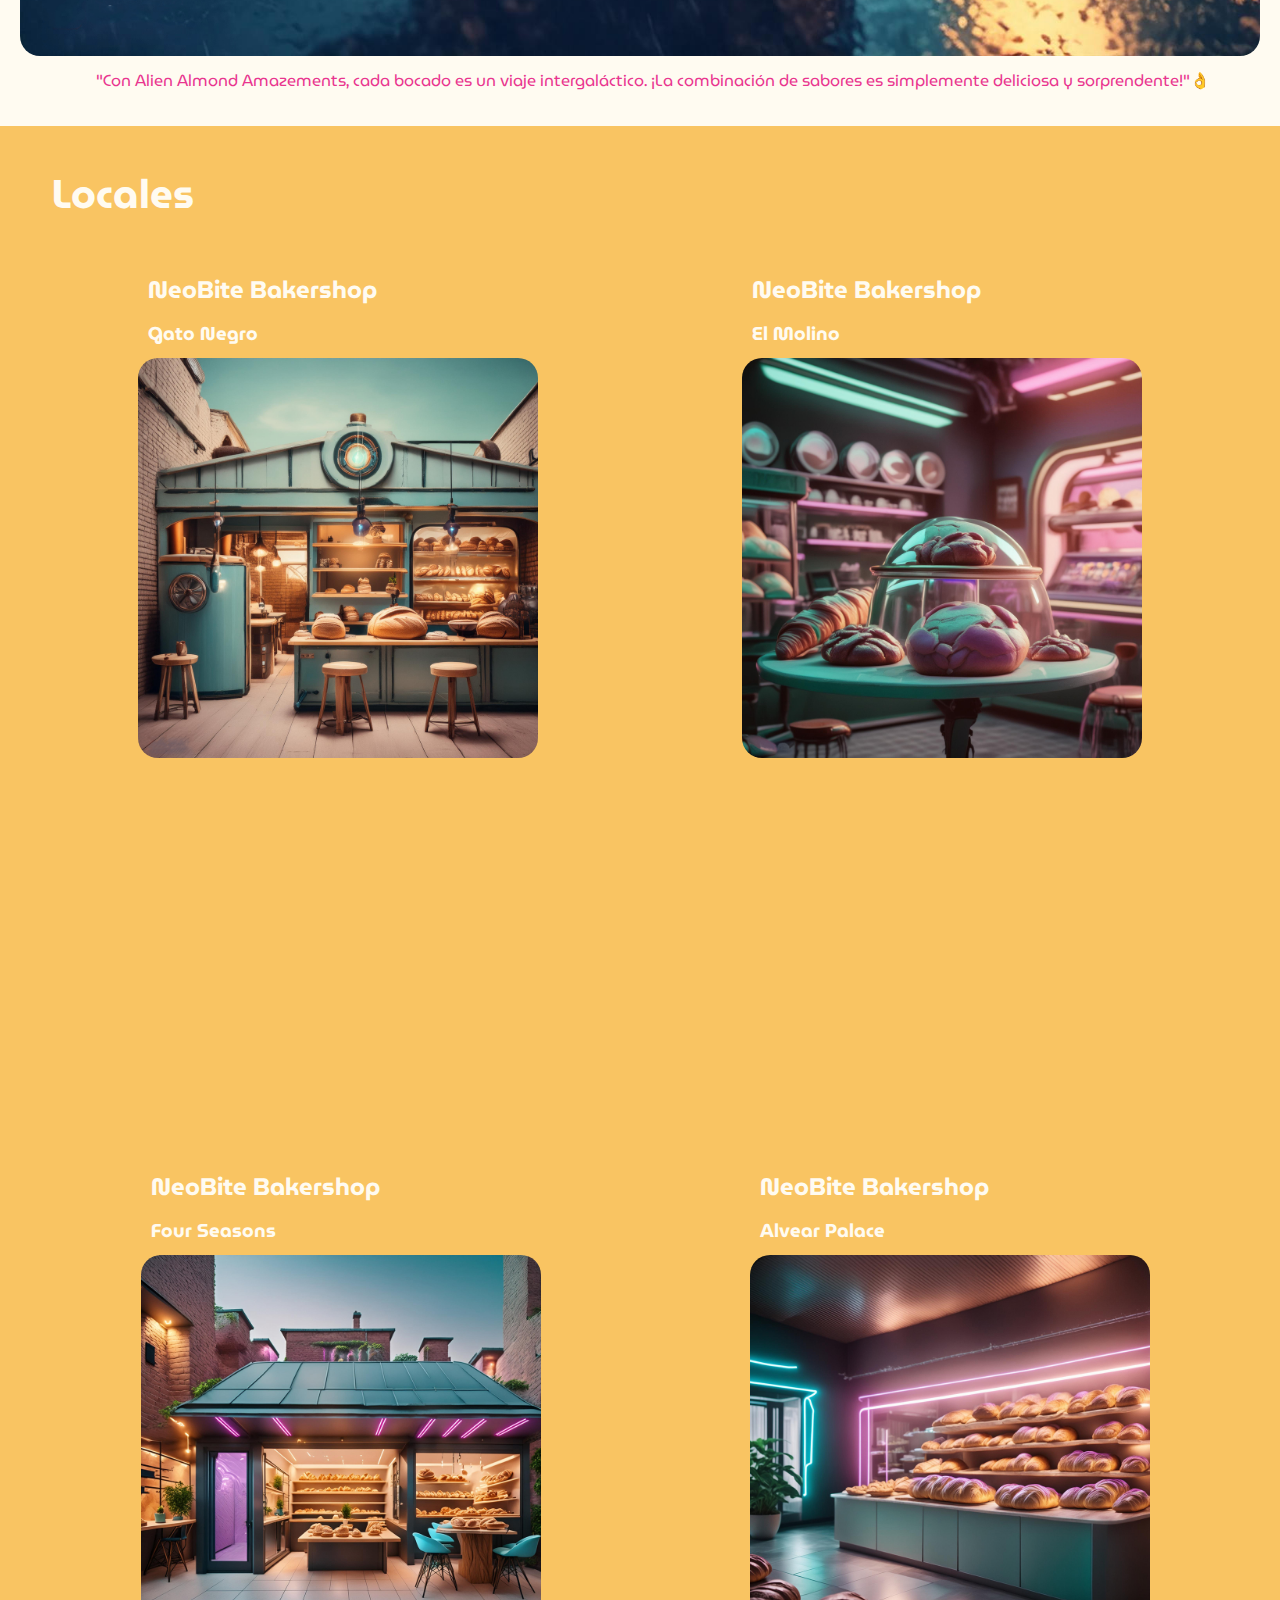
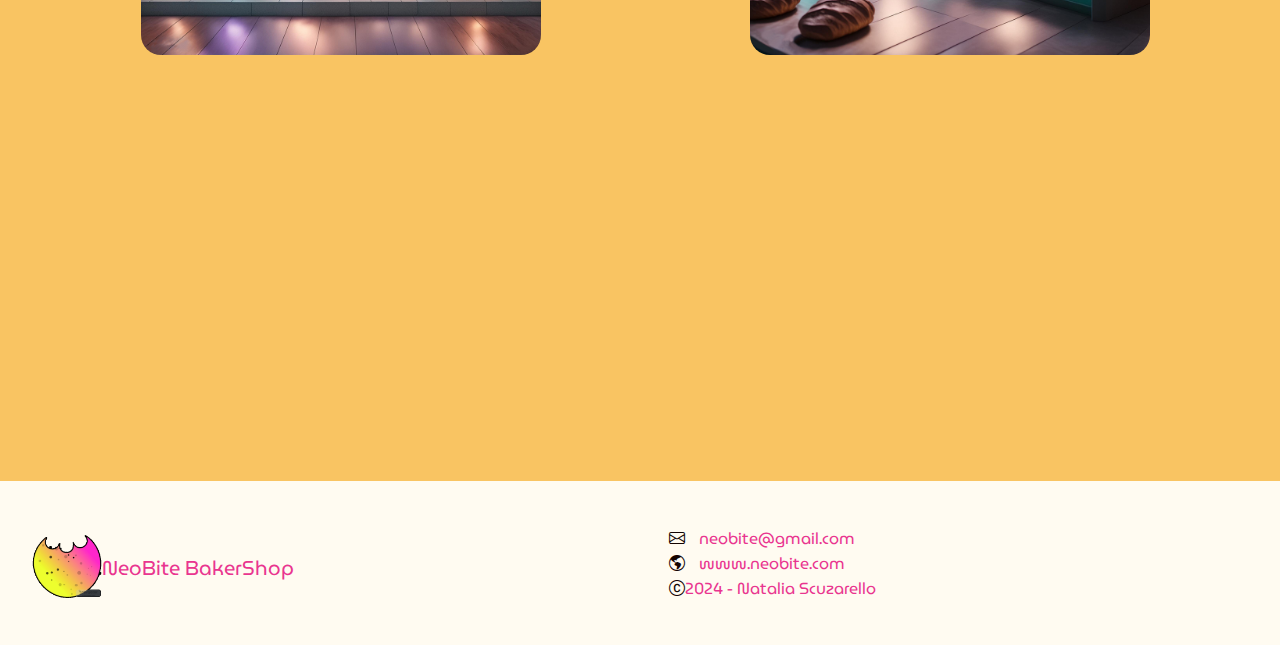
==== commit 8be588fd: "modificaciones para movile" ====
--- a/index.html
+++ b/index.html
@@ -197,7 +197,6 @@
                             sabores es simplemente deliciosa y sorprendente!"👌</p>
                     </div>
                 </div>
-
             </div>
         </section>
 
--- a/css/style.css
+++ b/css/style.css
@@ -31,6 +31,9 @@
     background-color: #FFFBF1;
 }
 
+body {
+    background-color: var(--bg-color);
+}
 
 /* Queries */
 
@@ -73,6 +76,7 @@
     align-items: flex-start;
     justify-content: space-between;
     padding: 2rem;
+    width: 100%;
     background-color: var(--bg-color);
     position: relative;
 }
@@ -102,7 +106,7 @@
 
 .bi-x {
     font-size: 2.25rem;
-    padding-right: 40px;
+    padding-right: 10px;
 }
 
 /* el problema esta aca */
@@ -127,17 +131,18 @@
 .nav-list li a {
     text-decoration: none;
     color: var(--secondary-color);
-    font-size: 20px;
+    font-size: 2vh;
     text-align: right;
 }
 
 /* otra idea maravillosa que no funcionó pero
 quedé bien igual (digamos) */
 
-nav-list li a:visited{
+nav-list li a:visited {
     color: var(--bg-color);
 }
-.nav-list li a:hover{
+
+.nav-list li a:hover {
     color: var(--third-color);
 }
 
@@ -197,6 +202,9 @@
     .nav.visible {
         opacity: 1;
         visibility: visible;
+        align-items: center;
+        display: flex;
+        font-size: 10px;
     }
 
     .nav-list {
@@ -219,7 +227,7 @@
 /* Slider background  */
 .container-imag-background {
     height: 100vh;
-    width: 100%;
+    width: 100% !important;
     position: relative;
     display: flex;
     justify-content: center;
@@ -304,7 +312,7 @@
 }
 
 .heading {
-    font-size: 60px;
+    font-size: 8vw;
     color: var(--bg-color);
     position: relative;
     padding: 3rem;
@@ -359,7 +367,7 @@
 
 /* todo muy lindo pero no logré q se desplace hacia la derecha */
 h1:hover {
-    transform: scaleX(1.1); 
+    transform: scaleX(1.1);
 }
 
 
@@ -492,6 +500,7 @@
     flex-wrap: wrap;
     padding: 2rem;
     align-items: center;
+    justify-content: center;
 }
 
 #datos .form-control {
@@ -499,30 +508,33 @@
     align-items: center;
     margin-right: 10px;
     margin-bottom: 20px;
+    width: 100%;
 }
 
 #datos .form-control label {
     margin-right: 15px;
-    width: 200px;
+    width: auto;
     text-align: right;
 }
 
 #datos .form-control input,
+#datos .form-control select 
+#datos.form-control textarea {
+    flex: 1;
+    padding: 4px;
+    background-color: var(--bg-color);
+    color: var(--secondary-color);
+    max-width: 100%;
+}
+
+#datos .form-control input[type="date"] {
+    color: var(--secondary-color);
+    width: 183px;
+}
+
 #datos .form-control select {
     flex: 1;
     padding: 4px;
-    background-color: var(--bg-color);
-    color: var(--secondary-color);
-}
-
-#datos .form-control input[type="date"] {
-    color: var(--secondary-color);
-    width: 183px;
-}
-
-#datos .form-control select {
-    flex: 1;
-    padding: 4px;
 }
 
 #datos input::placeholder {
@@ -534,6 +546,7 @@
     flex: 1;
     margin: 0;
     background-color: var(--bg-color);
+    max-width: 100%;
 }
 
 #form-wrapper {
@@ -544,14 +557,14 @@
 #form-wrapper h3 {
     color: var(--secondary-color);
     text-align: center;
-    font-size: 40px;
+    font-size: 7vw;
 }
 
 
 #form-wrapper h4 {
     color: var(--primary-color);
     font-weight: 500;
-    font-size: 35px;
+    font-size: 5vw;
     text-align: center;
 }
 
@@ -563,14 +576,16 @@
 
 #mensaje {
     color: var(--secondary-color);
-}
-
-.form-control-textarea-container{
+    width: 100%;
+}
+
+.form-control-textarea-container {
     display: flex;
     flex-direction: column;
     color: var(--secondary-color);
     background-color: var(--bg-color);
-    align-items: center;      
+    align-items: center;
+    width: 100%;
 }
 
 .form-control textarea::placeholder {
@@ -606,11 +621,11 @@
     background-color: var(--bg-color);
     color: var(--secondary-color);
     text-align: center;
-    font-size: 20px;        
+    font-size: 20px;
 }
 
 .emoticon h4::after {
-    content: '👇'; 
+    content: '👇';
 }
 
 .formulario-section {
@@ -624,7 +639,7 @@
 }
 
 /* esto del gracias x contactarnos despues de enviar el form no funciona  */
-.oculto{
+.oculto {
     display: none;
 }
 
@@ -737,14 +752,14 @@
 
 #nuest-clientes h2 {
     margin-top: 40px;
-    font-size: 40px;
+    font-size: 6vw;
     text-align: center;
     gap: 2rem;
     color: var(--secondary-color);
 }
 
 #nuest-clientes h3 {
-    font-size: 30px;
+    font-size: 4vw;
     text-align: center;
     padding: 10px;
     color: var(--secondary-color);
@@ -761,7 +776,20 @@
     display: flex;
     justify-content: center;
     flex-wrap: wrap;
-    color: var(--secondary-color);    
+    color: var(--secondary-color);
+    min-width: 100%;
+    padding: 10px;
+    box-sizing: border-box;
+}
+
+.ciente-item {
+    flex: 1 1 300px;
+    max-width: 100%;
+    box-sizing: border-box;
+    display: flex;
+    flex-direction: column;
+    align-items: center;
+    margin: 10px;
 }
 
 
@@ -769,20 +797,20 @@
     border-radius: 20px;
     overflow: hidden;
     position: relative;
-    /* display: inline-block; */
-    width: 200px;
-    height: 300px;
-    margin: 20px;
+    width: 100%;
+    height: auto;
     cursor: pointer;
     transition: all 450ms;
     -webkit-transform-origin: center left;
     transform-origin: center left;
+    box-sizing: border-box;
 }
 
 .clie-item-img {
-    width: 200px;
-    height: 300px;
+    width: 100%;
+    height: 100%;
     object-fit: cover;
+    display: block;
 }
 
 .client-img:hover::before {
@@ -798,17 +826,15 @@
 
 .clie-item-detail {
     position: absolute;
-    bottom: 0;
+    bottom: -100%;
     left: 0;
-    width: 100%;
-    padding: 20px;
+    width: 98%;   
     color: var(--bg-color);
     text-align: center;
     opacity: 0;
-    transition: bottom 0.3s ease;
-    opacity: 0;
-}
-
+    transition: bottom 0.3s ease; opacity: 0.3s ease;
+    box-sizing: border-box;
+}
 
 
 .client-img:hover .clie-item-detail {
@@ -817,20 +843,27 @@
 }
 
 .testimonio p {
-    flex: 1;
-    width: 200px;
-    height: 300px;
+    width: 100%;
     margin-top: 20px;
-    margin-left: 20px;
-    text-align: left;
+    margin: 1vw;
+    text-align: center;
+    box-sizing: border-box;
+}
+
+.clie-item-detail{
+margin: 0;
+padding: 10px 0;
 }
 
 .clie-item-detail-title p {
-    font-size: 18px;
+    font-size: 5vw;
+    position: relative;
+    top: -20px;
+    margin-bottom: 10px;
 }
 
 .clie-item-detail-title::after {
-    font-size: 18px;
+    font-size: 5vw;
     content: '😊';
 }
 
@@ -848,10 +881,25 @@
 } */
 
 .clie-item-detail-title-subtitle p {
-    font-size: 10px;
-    font-weight: 300;
+    font-size: 5vw;    
+    position: relative;    
 }
 
 .clie-item-detail-subtitle::after {
     content: '❤️❤️';
+}
+
+/* Estilos específicos para pantallas móviles */
+@media (max-width: 600px) {
+    .client-img {
+        width: 100%; 
+        height: auto; 
+    }
+
+    .testimonio p {
+        width: 100%; 
+        height: auto; 
+        margin-top: 10px; 
+        padding: 10px; 
+    }
 }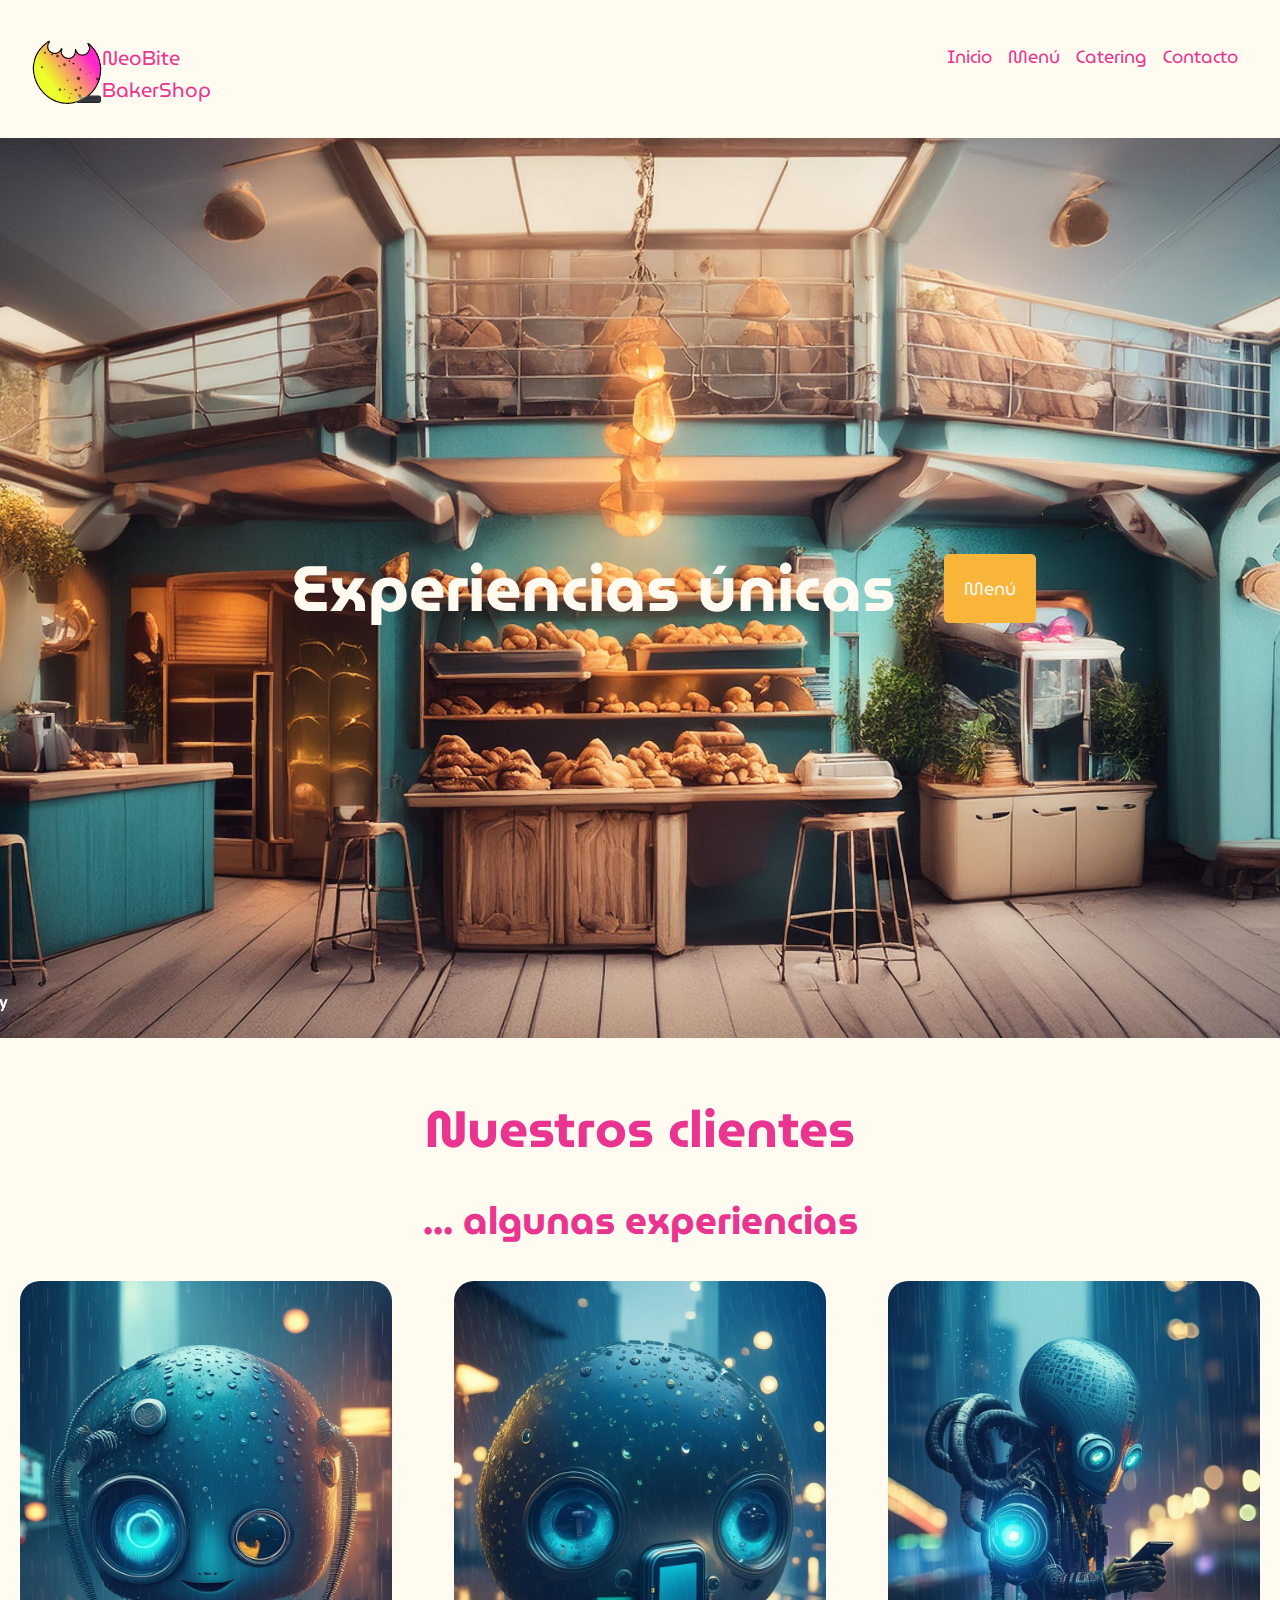
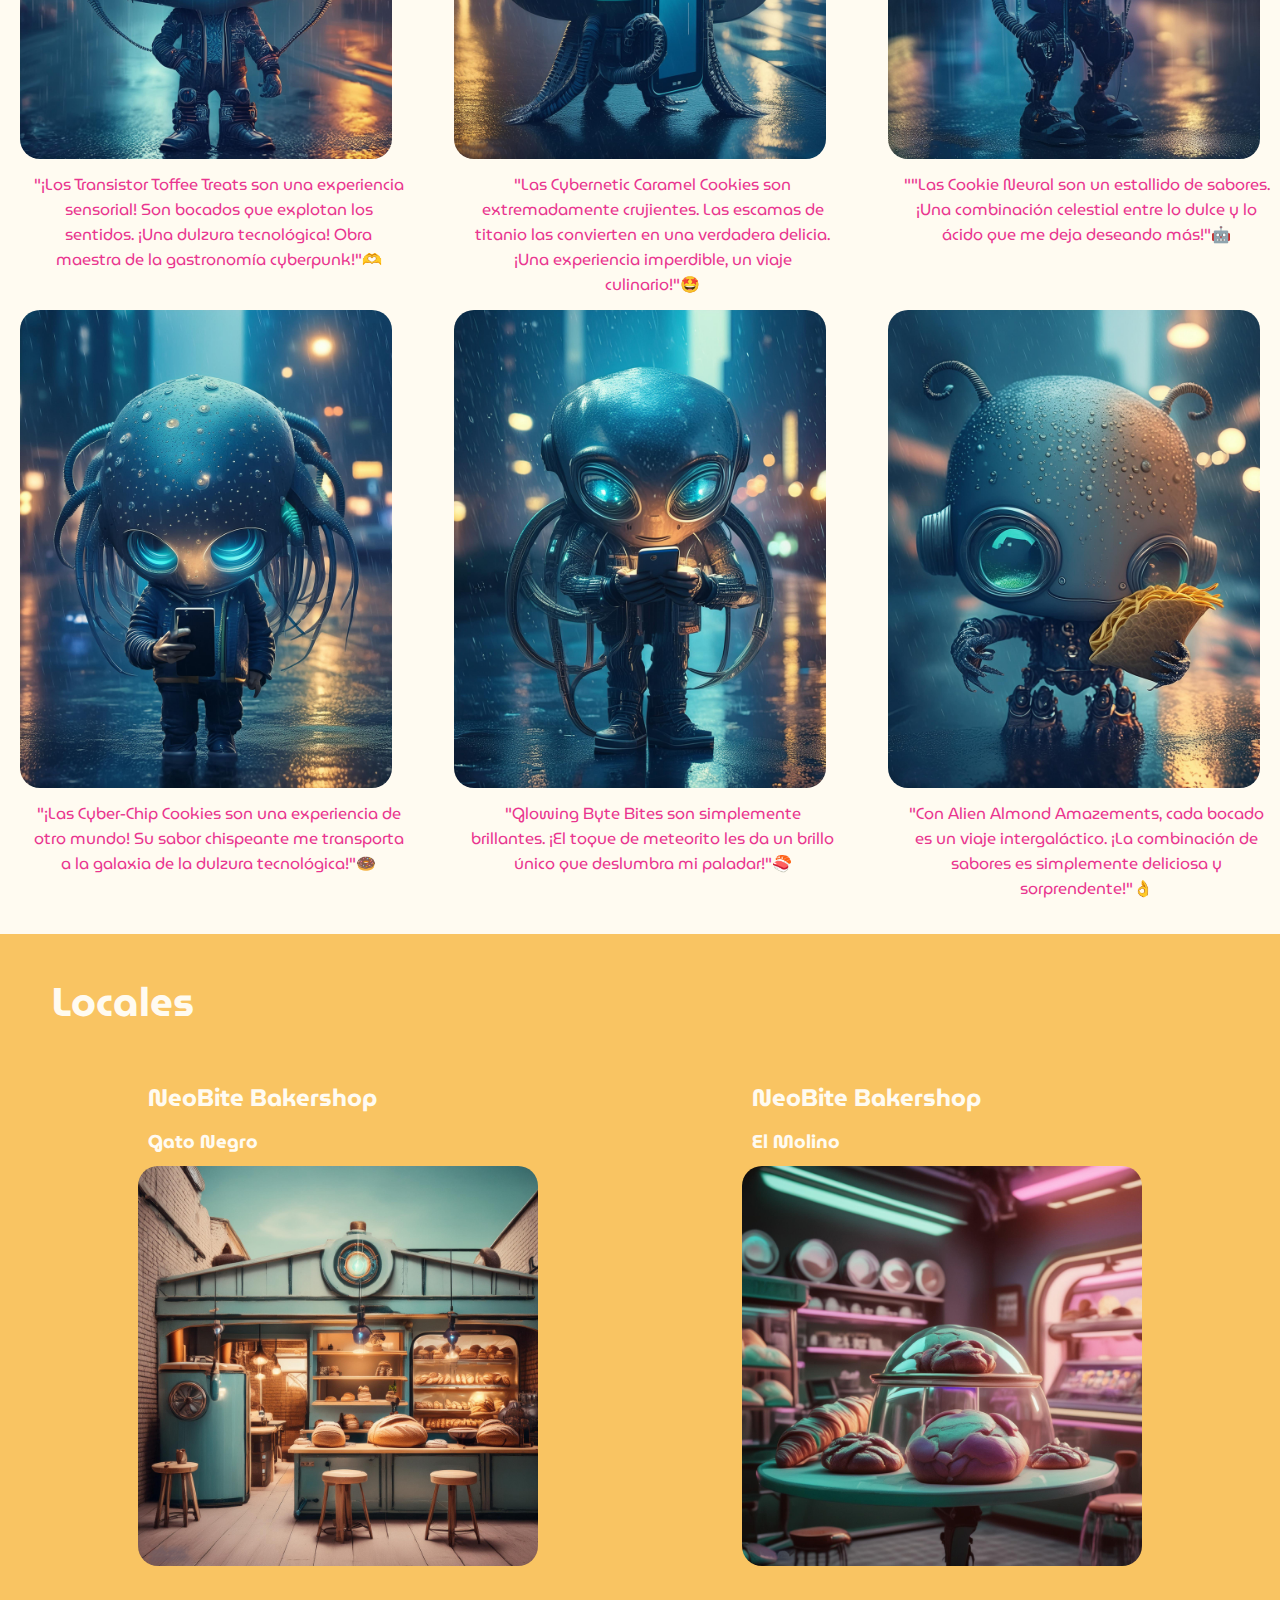
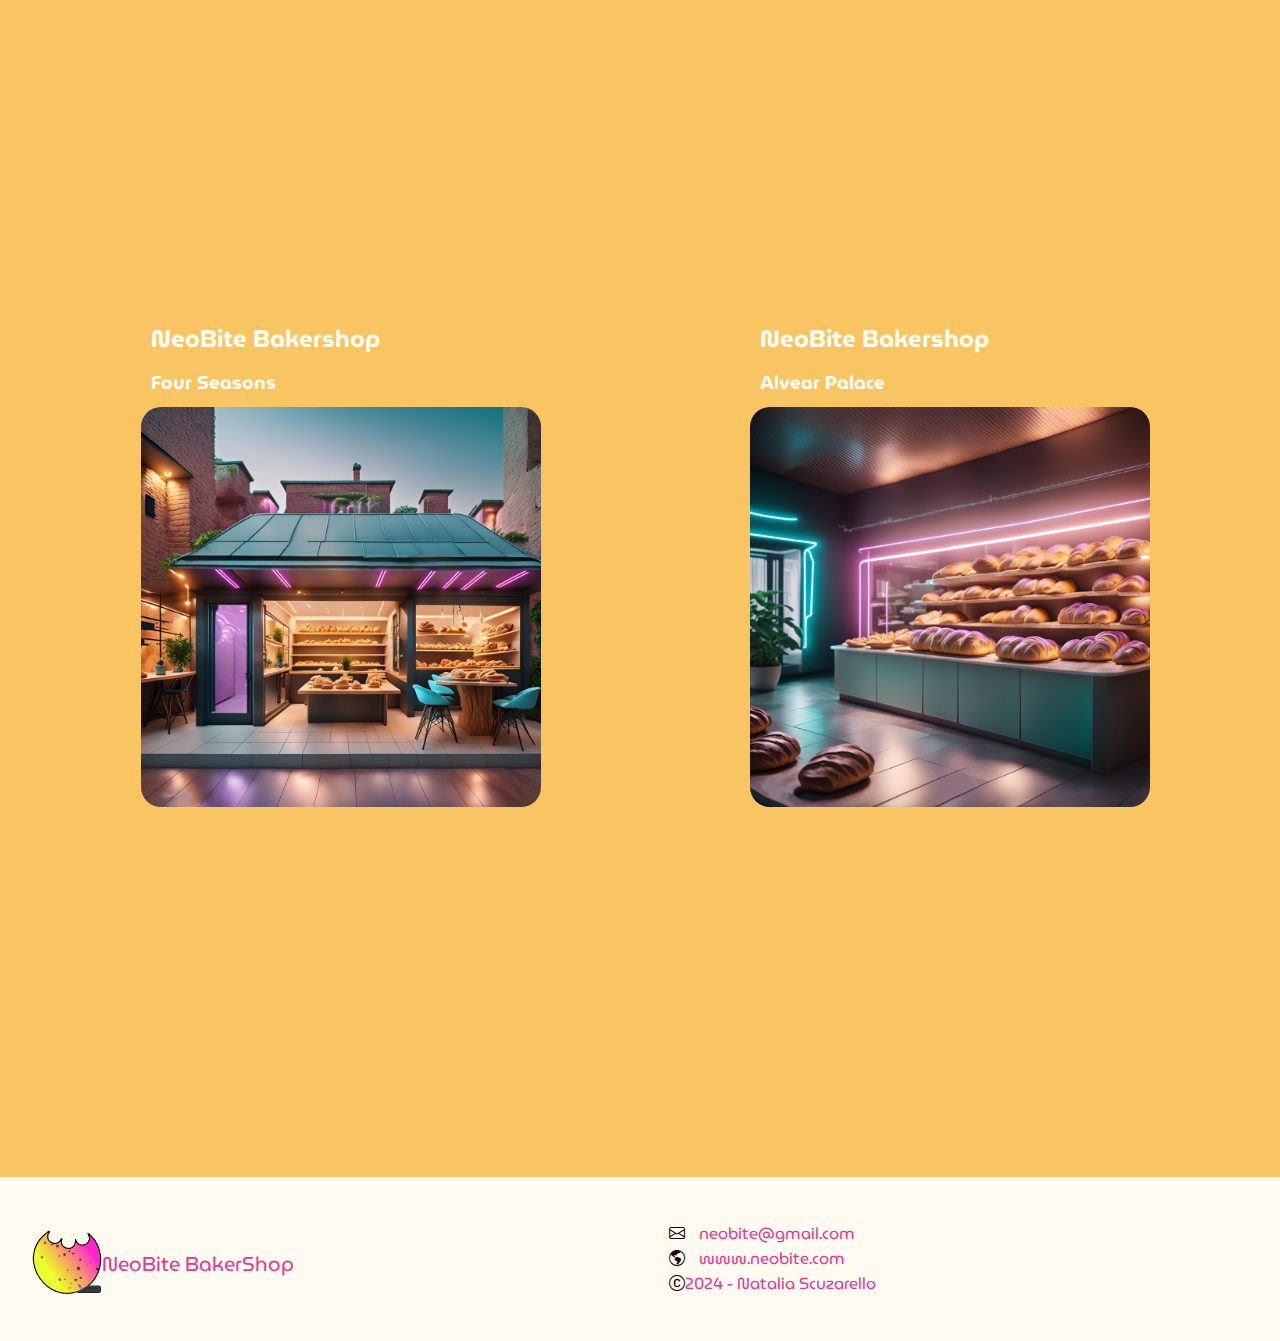
==== commit e1a12925: "alineación en clientes versión desktop" ====
--- a/index.html
+++ b/index.html
@@ -154,7 +154,7 @@
                 </div>
 
                 <!-- cliente 6 -->
-                <div class="cliente-item">
+                <!-- <div class="cliente-item">
                     <div class="client-img">
                         <img src="./images/footage/walles/walle5.jpg" alt="cliente" class="clie-item-img">
                         <div class="clie-item-detail">
@@ -166,7 +166,7 @@
                         <p>"Nano-Mint Delight es una aventura refrescante en cada bocado. ¡Una combinación de menta y
                             dulzura que despierta mis sentidos!"👽</p>
                     </div>
-                </div>
+                </div> -->
 
                 <!-- cliente 7 -->
                 <div class="cliente-item">
--- a/css/style.css
+++ b/css/style.css
@@ -18,17 +18,19 @@
 
 
 /* Scrollbar */
-::-webkit-scrollbar {
-    width: 18px;
-}
-
-::-webkit-scrollbar-thumb {
-    background-color: var(--secondary-color);
-    border-radius: 5px;
-}
-
-::-webkit-scrollbar-track {
-    background-color: #FFFBF1;
+@media(min-width: 600px) {
+    ::-webkit-scrollbar {
+        width: 18px;
+    }
+
+    ::-webkit-scrollbar-thumb {
+        background-color: var(--secondary-color);
+        border-radius: 5px;
+    }
+
+    ::-webkit-scrollbar-track {
+        background-color: #FFFBF1;
+    }
 }
 
 body {
@@ -312,7 +314,7 @@
 }
 
 .heading {
-    font-size: 8vw;
+    font-size: 5vw;
     color: var(--bg-color);
     position: relative;
     padding: 3rem;
@@ -386,7 +388,6 @@
 
 .locales-contenedor {
     display: flex;
-    /* justify-content: center; */
     justify-content: space-around;
     flex-wrap: wrap;
     align-items: flex-start;
@@ -399,9 +400,10 @@
 }
 
 .mapa {
-    width: 400px;
-    margin: 10px 10px;
+    width: calc(50%- 20px);
+    margin: 10px;
     margin-bottom: 20px;
+    max-width: 400px;
 }
 
 .mapa:last-child {
@@ -416,14 +418,19 @@
 }
 
 .imag-mapa {
-    margin-bottom: 14%;
-    border-radius: 20px;
+    width: 100%;
+    border-radius: 20px;    
 }
 
 @media only screen and (max-width: 600px) {
     .locales-contenedor {
         flex-direction: column;
         align-items: center;
+    }
+
+    .mapa{
+        width: calc(100%-20px);
+        max-width: none;        
     }
 }
 
@@ -518,8 +525,7 @@
 }
 
 #datos .form-control input,
-#datos .form-control select 
-#datos.form-control textarea {
+#datos .form-control select #datos.form-control textarea {
     flex: 1;
     padding: 4px;
     background-color: var(--bg-color);
@@ -752,14 +758,14 @@
 
 #nuest-clientes h2 {
     margin-top: 40px;
-    font-size: 6vw;
+    font-size: 4vw;
     text-align: center;
     gap: 2rem;
     color: var(--secondary-color);
 }
 
 #nuest-clientes h3 {
-    font-size: 4vw;
+    font-size: 3vw;
     text-align: center;
     padding: 10px;
     color: var(--secondary-color);
@@ -779,7 +785,7 @@
     color: var(--secondary-color);
     min-width: 100%;
     padding: 10px;
-    box-sizing: border-box;
+    box-sizing: border-box;    
 }
 
 .ciente-item {
@@ -789,9 +795,19 @@
     display: flex;
     flex-direction: column;
     align-items: center;
-    margin: 10px;
-}
-
+    margin: 10px;   
+    text-align: center; 
+}
+
+@media  (min-width: 768px){
+    .contai {
+        justify-content: space-between;
+    }
+    
+    .cliente-item {
+        width: 30%;
+    }
+}
 
 .client-img {
     border-radius: 20px;
@@ -828,11 +844,12 @@
     position: absolute;
     bottom: -100%;
     left: 0;
-    width: 98%;   
+    width: 98%;
     color: var(--bg-color);
     text-align: center;
     opacity: 0;
-    transition: bottom 0.3s ease; opacity: 0.3s ease;
+    transition: bottom 0.3s ease;
+    opacity: 0.3s ease;
     box-sizing: border-box;
 }
 
@@ -845,14 +862,14 @@
 .testimonio p {
     width: 100%;
     margin-top: 20px;
-    margin: 1vw;
+    margin: 1vw;   
     text-align: center;
     box-sizing: border-box;
 }
 
-.clie-item-detail{
-margin: 0;
-padding: 10px 0;
+.clie-item-detail {
+    margin: 0;
+    padding: 10px 0;
 }
 
 .clie-item-detail-title p {
@@ -865,6 +882,7 @@
 .clie-item-detail-title::after {
     font-size: 5vw;
     content: '😊';
+    max-height: 1em;
 }
 
 /* ------UNA IDEA MUY LINDA PERO QUE NO FUNCIONO---- */
@@ -881,8 +899,8 @@
 } */
 
 .clie-item-detail-title-subtitle p {
-    font-size: 5vw;    
-    position: relative;    
+    font-size: 5vw;
+    position: relative;
 }
 
 .clie-item-detail-subtitle::after {
@@ -892,14 +910,14 @@
 /* Estilos específicos para pantallas móviles */
 @media (max-width: 600px) {
     .client-img {
-        width: 100%; 
-        height: auto; 
+        width: 100%;
+        height: auto;
     }
 
     .testimonio p {
-        width: 100%; 
-        height: auto; 
-        margin-top: 10px; 
-        padding: 10px; 
+        width: 100%;
+        height: auto;
+        margin-top: 10px;
+        padding: 10px;
     }
 }